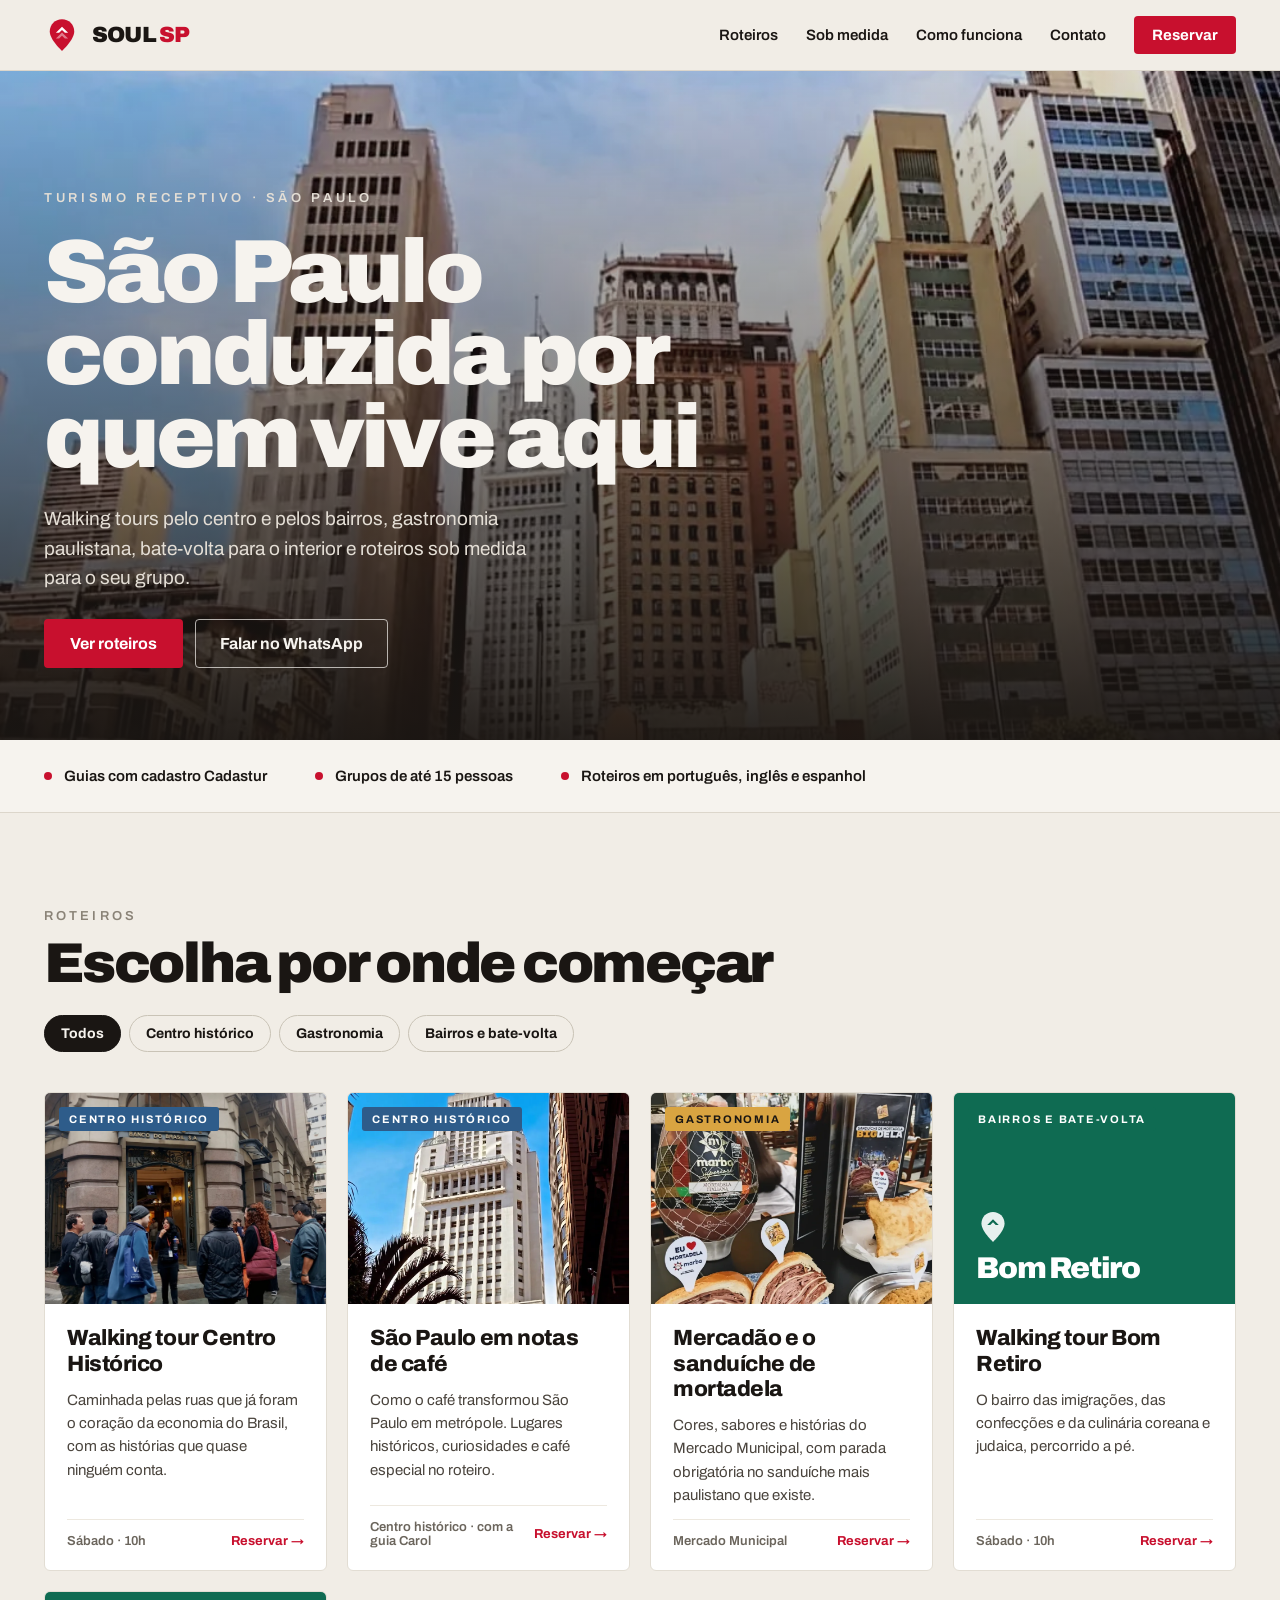
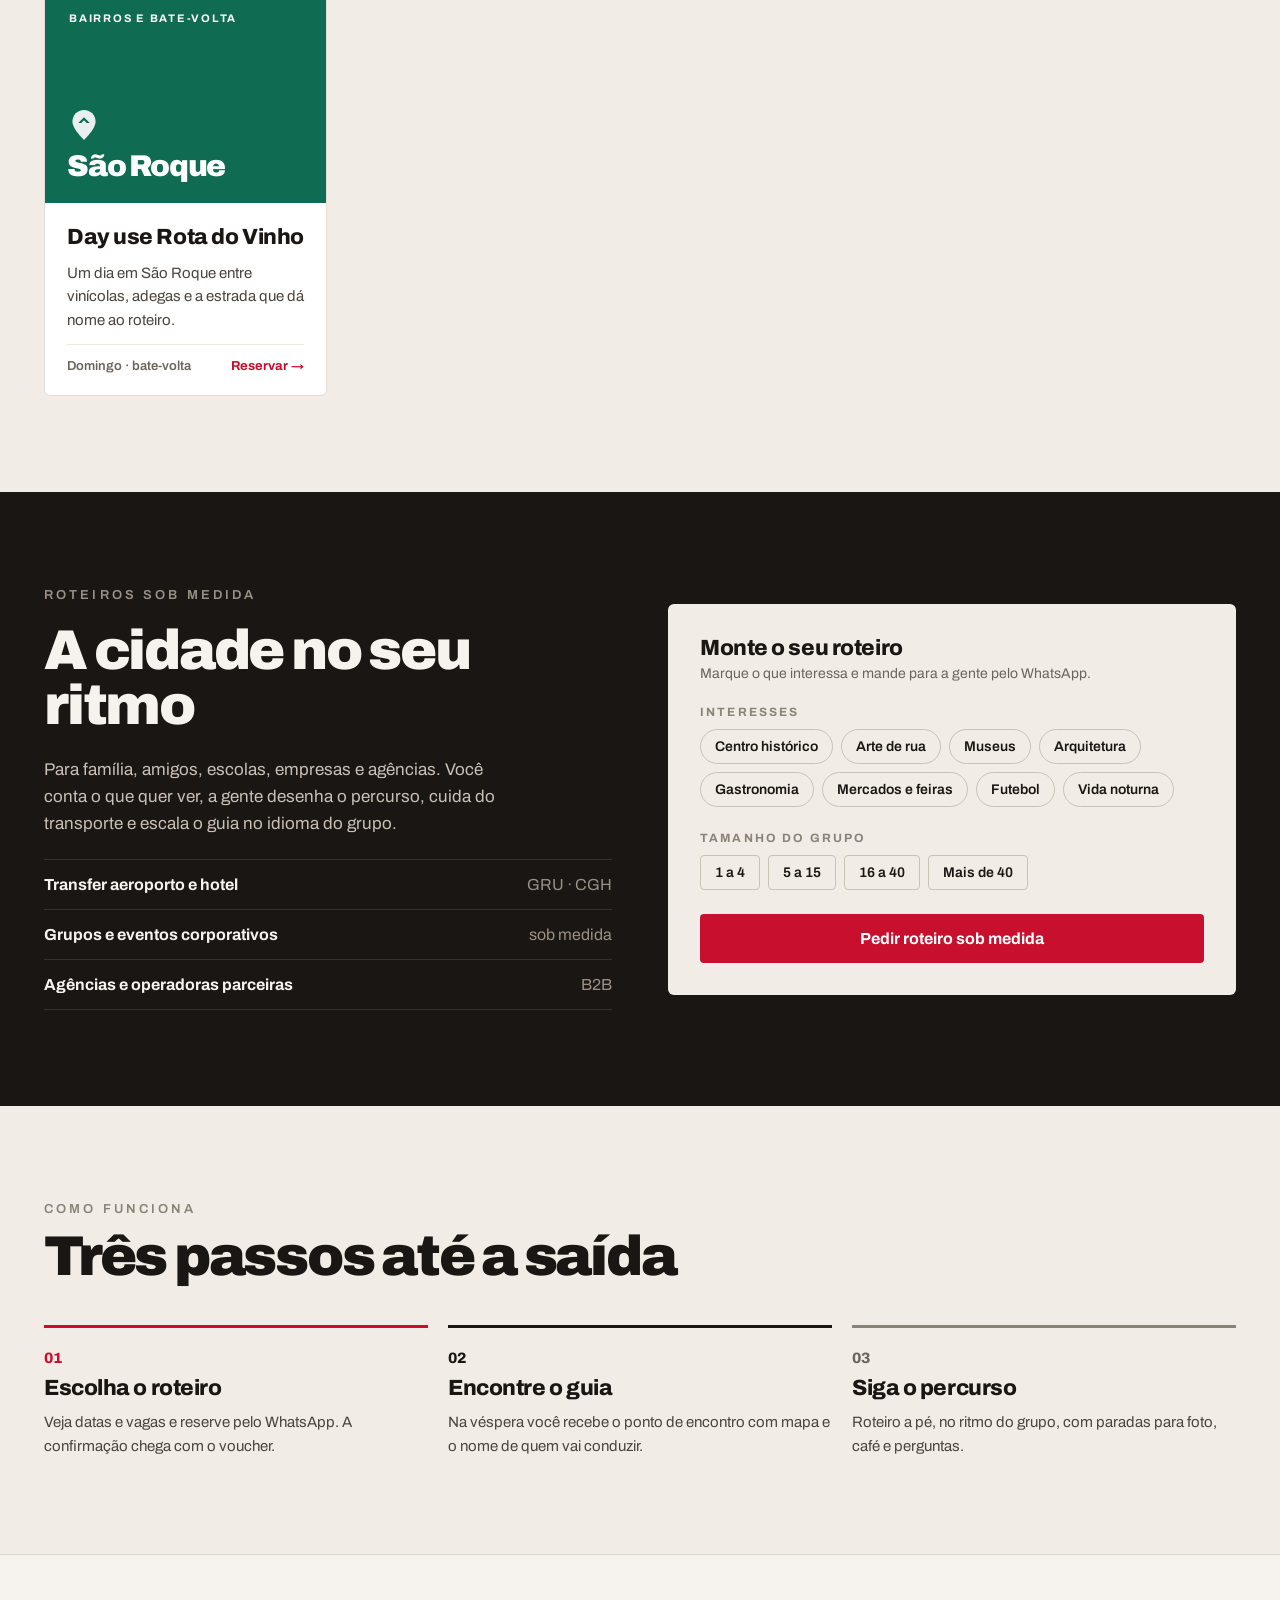
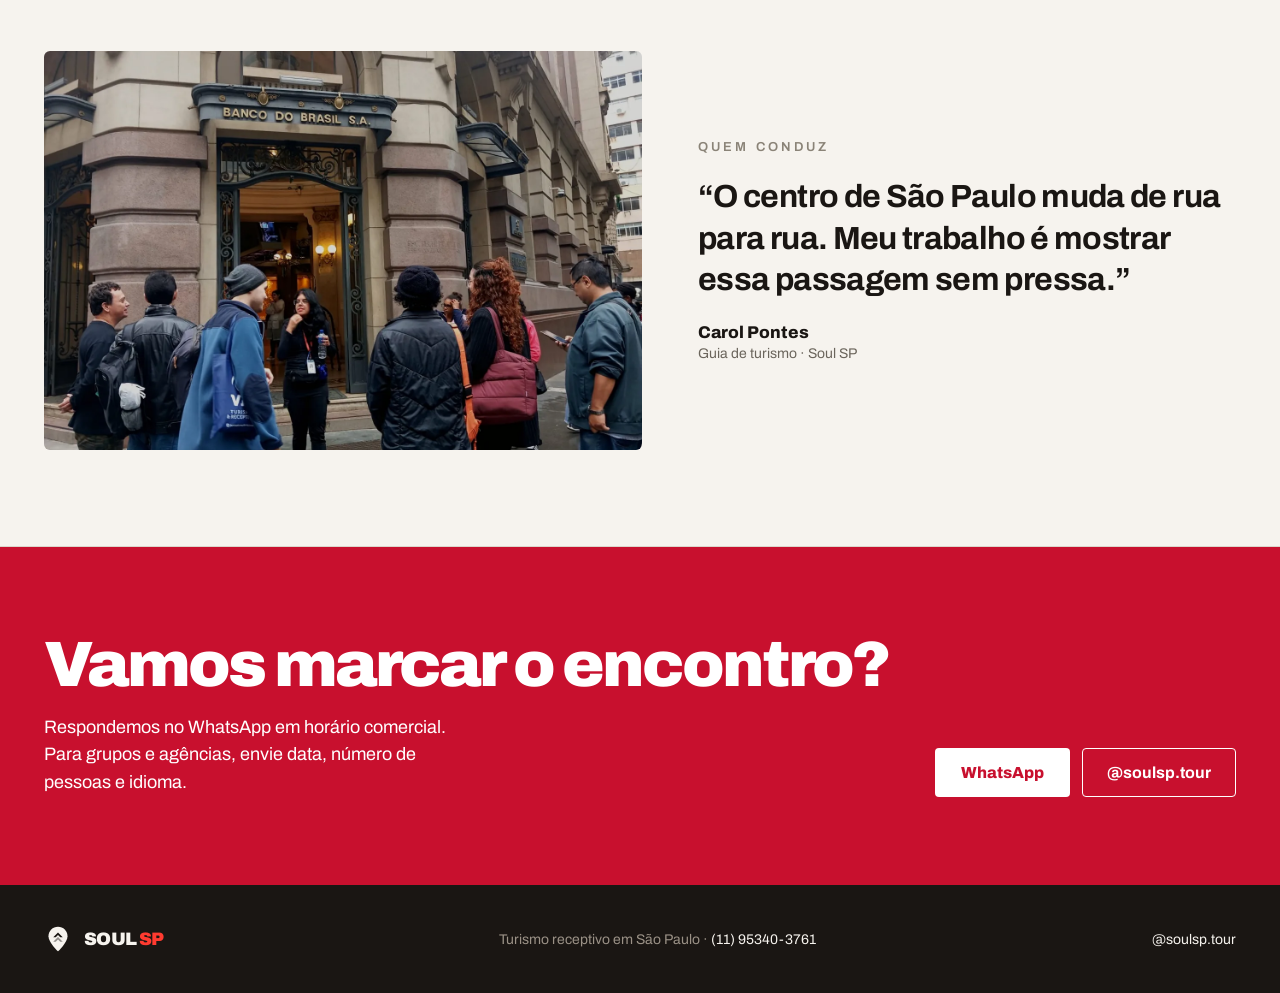
==== public/index.html @ 83cfb738 "SEO completo e Google Analytics com aviso de cookies - Título e descrição com as palavras-chave prin" ====
<!DOCTYPE html>
<html lang="pt-BR">
<head>
<meta charset="utf-8">
<meta name="viewport" content="width=device-width, initial-scale=1">
<title>Soul SP · Walking tours e turismo receptivo em São Paulo</title>
<meta name="description" content="Walking tours no centro histórico e nos bairros de São Paulo, gastronomia paulistana, bate-volta e roteiros sob medida com guia local. Reserve pelo WhatsApp.">
<meta name="robots" content="index, follow, max-image-preview:large">
<meta name="theme-color" content="#C8102E">
<link rel="canonical" href="https://soulsp.com.br/">
<link rel="icon" href="favicon.svg" type="image/svg+xml">
<link rel="icon" href="favicon.ico" sizes="any">
<link rel="apple-touch-icon" href="apple-touch-icon.png">
<!-- Google Search Console: cole aqui a meta tag de verificação, se escolher esse método -->

<meta property="og:type" content="website">
<meta property="og:site_name" content="Soul SP">
<meta property="og:locale" content="pt_BR">
<meta property="og:url" content="https://soulsp.com.br/">
<meta property="og:title" content="Soul SP · São Paulo conduzida por quem vive aqui">
<meta property="og:description" content="Walking tours, gastronomia paulistana, bate-volta e roteiros sob medida em São Paulo. Reserve pelo WhatsApp.">
<meta property="og:image" content="https://soulsp.com.br/assets/fotos/og-soulsp.jpg">
<meta property="og:image:width" content="1200">
<meta property="og:image:height" content="630">
<meta property="og:image:alt" content="Centro de São Paulo visto do Vale do Anhangabaú">
<meta name="twitter:card" content="summary_large_image">
<meta name="twitter:title" content="Soul SP · São Paulo conduzida por quem vive aqui">
<meta name="twitter:description" content="Walking tours, gastronomia paulistana, bate-volta e roteiros sob medida em São Paulo.">
<meta name="twitter:image" content="https://soulsp.com.br/assets/fotos/og-soulsp.jpg">

<link rel="preconnect" href="https://fonts.googleapis.com">
<link rel="preconnect" href="https://fonts.gstatic.com" crossorigin>
<link href="https://fonts.googleapis.com/css2?family=Archivo:wght@400;500;600;700;800;900&display=swap" rel="stylesheet">
<link rel="preload" as="image" href="assets/fotos/hero-anhangabau.webp" type="image/webp">
<link rel="stylesheet" href="assets/css/site.css">
<script src="assets/js/analytics.js"></script>
<script type="application/ld+json">
{
  "@context": "https://schema.org",
  "@graph": [
    {
      "@type": "TravelAgency",
      "@id": "https://soulsp.com.br/#empresa",
      "name": "Soul SP",
      "url": "https://soulsp.com.br/",
      "logo": "https://soulsp.com.br/assets/logo/png/soul-sp-logo-principal-carmim.png",
      "image": "https://soulsp.com.br/assets/fotos/og-soulsp.jpg",
      "description": "Turismo receptivo em São Paulo: walking tours, gastronomia, bate-volta e roteiros sob medida.",
      "telephone": "+55-11-95340-3761",
      "areaServed": {
        "@type": "City",
        "name": "São Paulo"
      },
      "address": {
        "@type": "PostalAddress",
        "addressLocality": "São Paulo",
        "addressRegion": "SP",
        "addressCountry": "BR"
      },
      "availableLanguage": [
        "Portuguese",
        "English",
        "Spanish"
      ],
      "sameAs": [
        "https://instagram.com/soulsp.tour"
      ]
    },
    {
      "@type": "WebSite",
      "@id": "https://soulsp.com.br/#site",
      "url": "https://soulsp.com.br/",
      "name": "Soul SP",
      "inLanguage": "pt-BR",
      "publisher": {
        "@id": "https://soulsp.com.br/#empresa"
      }
    },
    {
      "@type": "ItemList",
      "name": "Roteiros Soul SP",
      "itemListElement": [
        {
          "@type": "ListItem",
          "position": 1,
          "item": {
            "@type": "TouristTrip",
            "name": "Walking tour Centro Histórico",
            "description": "Caminhada pelas ruas que já foram o coração da economia do Brasil, com as histórias que quase ninguém conta.",
            "provider": {
              "@id": "https://soulsp.com.br/#empresa"
            },
            "touristType": "Turistas e moradores",
            "image": "https://soulsp.com.br/assets/fotos/centro-historico-grupo.jpg"
          }
        },
        {
          "@type": "ListItem",
          "position": 2,
          "item": {
            "@type": "TouristTrip",
            "name": "São Paulo em notas de café",
            "description": "Como o café transformou São Paulo em metrópole. Lugares históricos, curiosidades e café especial no roteiro.",
            "provider": {
              "@id": "https://soulsp.com.br/#empresa"
            },
            "touristType": "Turistas e moradores",
            "image": "https://soulsp.com.br/assets/fotos/altino-arantes.jpg"
          }
        },
        {
          "@type": "ListItem",
          "position": 3,
          "item": {
            "@type": "TouristTrip",
            "name": "Mercadão e o sanduíche de mortadela",
            "description": "Cores, sabores e histórias do Mercado Municipal, com parada obrigatória no sanduíche mais paulistano que existe.",
            "provider": {
              "@id": "https://soulsp.com.br/#empresa"
            },
            "touristType": "Turistas e moradores",
            "image": "https://soulsp.com.br/assets/fotos/mercadao-mortadela.jpg"
          }
        },
        {
          "@type": "ListItem",
          "position": 4,
          "item": {
            "@type": "TouristTrip",
            "name": "Walking tour Bom Retiro",
            "description": "O bairro das imigrações, das confecções e da culinária coreana e judaica, percorrido a pé.",
            "provider": {
              "@id": "https://soulsp.com.br/#empresa"
            },
            "touristType": "Turistas e moradores"
          }
        },
        {
          "@type": "ListItem",
          "position": 5,
          "item": {
            "@type": "TouristTrip",
            "name": "Day use Rota do Vinho",
            "description": "Um dia em São Roque entre vinícolas, adegas e a estrada que dá nome ao roteiro.",
            "provider": {
              "@id": "https://soulsp.com.br/#empresa"
            },
            "touristType": "Turistas e moradores"
          }
        }
      ]
    }
  ]
}
</script>
</head>
<body>

<header class="topo">
  <div class="container topo-inner">
    <a href="#inicio" class="marca">
      <svg width="36" height="36" viewBox="0 0 100 100" aria-hidden="true">
        <path d="M50 6 C31 6 16 21 16 40 C16 63 50 94 50 94 C50 94 84 63 84 40 C84 21 69 6 50 6 Z" fill="#C8102E"/>
        <path d="M33 44 L50 27 L67 44 L58 44 L50 36 L42 44 Z" fill="#FFFFFF"/>
        <path d="M33 60 L50 43 L67 60 L58 60 L50 52 L42 60 Z" fill="#FFFFFF" opacity="0.45"/>
      </svg>
      <span class="wordmark">SOUL <span class="sp">SP</span></span>
    </a>
    <nav class="menu" aria-label="Principal">
      <a href="#roteiros">Roteiros</a>
      <a href="#sob-medida">Sob medida</a>
      <a href="#como-funciona">Como funciona</a>
      <a href="#contato">Contato</a>
      <a href="https://wa.me/5511953403761" target="_blank" rel="noopener" class="btn btn-primario btn-sm">Reservar</a>
    </nav>
  </div>
</header>

<main>

  <!-- 2. Hero -->
  <section id="inicio" class="hero">
    <picture>
      <source srcset="assets/fotos/hero-anhangabau.webp" type="image/webp">
      <img src="assets/fotos/hero-anhangabau.jpg" width="1079" height="1216" alt="Centro de São Paulo visto do Vale do Anhangabaú" class="hero-foto" fetchpriority="high">
    </picture>
    <div class="hero-overlay"></div>
    <div class="container hero-conteudo">
      <div class="eyebrow eyebrow-hero">TURISMO RECEPTIVO · SÃO PAULO</div>
      <h1>São Paulo conduzida por quem vive aqui</h1>
      <p>Walking tours pelo centro e pelos bairros, gastronomia paulistana, bate-volta para o interior e roteiros sob medida para o seu grupo.</p>
      <div class="botoes">
        <a href="#roteiros" class="btn btn-primario">Ver roteiros</a>
        <a href="https://wa.me/5511953403761" target="_blank" rel="noopener" class="btn btn-contorno-claro">Falar no WhatsApp</a>
      </div>
    </div>
  </section>

  <!-- 3. Faixa de diferenciais -->
  <section class="diferenciais">
    <div class="container diferenciais-inner">
      <div class="diferencial"><span class="ponto"></span>Guias com cadastro Cadastur</div>
      <div class="diferencial"><span class="ponto"></span>Grupos de até 15 pessoas</div>
      <div class="diferencial"><span class="ponto"></span>Roteiros em português, inglês e espanhol</div>
    </div>
  </section>

  <!-- 4. Roteiros -->
  <section id="roteiros" class="container secao">
    <div class="secao-cabecalho">
      <div class="titulo-bloco">
        <div class="eyebrow">ROTEIROS</div>
        <h2>Escolha por onde começar</h2>
      </div>
      <div class="pilulas" role="group" aria-label="Filtrar roteiros">
        <button class="pilula" data-filtro="todos" aria-pressed="true">Todos</button>
        <button class="pilula" data-filtro="centro" aria-pressed="false">Centro histórico</button>
        <button class="pilula" data-filtro="gastro" aria-pressed="false">Gastronomia</button>
        <button class="pilula" data-filtro="bairros" aria-pressed="false">Bairros e bate-volta</button>
      </div>
    </div>

    <div class="grade-roteiros">
      <article class="card" data-cat="centro">
        <div class="card-midia">
          <picture>
            <source srcset="assets/fotos/centro-historico-grupo.webp" type="image/webp">
            <img src="assets/fotos/centro-historico-grupo.jpg" width="1400" height="1054" alt="Grupo com guia no centro histórico" loading="lazy">
          </picture>
          <span class="tag tag-centro">CENTRO HISTÓRICO</span>
        </div>
        <div class="card-corpo">
          <h3>Walking tour Centro Histórico</h3>
          <p>Caminhada pelas ruas que já foram o coração da economia do Brasil, com as histórias que quase ninguém conta.</p>
          <div class="card-rodape"><span>Sábado · 10h</span><a href="https://wa.me/5511953403761" target="_blank" rel="noopener">Reservar →</a></div>
        </div>
      </article>

      <article class="card" data-cat="centro">
        <div class="card-midia">
          <picture>
            <source srcset="assets/fotos/altino-arantes.webp" type="image/webp">
            <img src="assets/fotos/altino-arantes.jpg" width="1000" height="1126" alt="Edifício Altino Arantes visto de baixo" loading="lazy">
          </picture>
          <span class="tag tag-centro">CENTRO HISTÓRICO</span>
        </div>
        <div class="card-corpo">
          <h3>São Paulo em notas de café</h3>
          <p>Como o café transformou São Paulo em metrópole. Lugares históricos, curiosidades e café especial no roteiro.</p>
          <div class="card-rodape"><span>Centro histórico · com a guia Carol</span><a href="https://wa.me/5511953403761" target="_blank" rel="noopener">Reservar →</a></div>
        </div>
      </article>

      <article class="card" data-cat="gastro">
        <div class="card-midia">
          <picture>
            <source srcset="assets/fotos/mercadao-mortadela.webp" type="image/webp">
            <img src="assets/fotos/mercadao-mortadela.jpg" width="1000" height="1129" alt="Sanduíche de mortadela no Mercadão" loading="lazy">
          </picture>
          <span class="tag tag-gastro">GASTRONOMIA</span>
        </div>
        <div class="card-corpo">
          <h3>Mercadão e o sanduíche de mortadela</h3>
          <p>Cores, sabores e histórias do Mercado Municipal, com parada obrigatória no sanduíche mais paulistano que existe.</p>
          <div class="card-rodape"><span>Mercado Municipal</span><a href="https://wa.me/5511953403761" target="_blank" rel="noopener">Reservar →</a></div>
        </div>
      </article>

      <article class="card" data-cat="bairros">
        <div class="card-midia painel painel-bairros">
          <div class="painel-conteudo">
            <svg width="34" height="34" viewBox="0 0 100 100" aria-hidden="true">
              <path d="M50 6 C31 6 16 21 16 40 C16 63 50 94 50 94 C50 94 84 63 84 40 C84 21 69 6 50 6 Z" fill="currentColor" opacity="0.9"/>
              <path d="M33 44 L50 27 L67 44 L58 44 L50 36 L42 44 Z" fill="#0F6B52"/>
            </svg>
            <div class="painel-lugar">Bom Retiro</div>
          </div>
          <span class="tag tag-bairros">BAIRROS E BATE-VOLTA</span>
        </div>
        <div class="card-corpo">
          <h3>Walking tour Bom Retiro</h3>
          <p>O bairro das imigrações, das confecções e da culinária coreana e judaica, percorrido a pé.</p>
          <div class="card-rodape"><span>Sábado · 10h</span><a href="https://wa.me/5511953403761" target="_blank" rel="noopener">Reservar →</a></div>
        </div>
      </article>

      <article class="card" data-cat="bairros">
        <div class="card-midia painel painel-bairros">
          <div class="painel-conteudo">
            <svg width="34" height="34" viewBox="0 0 100 100" aria-hidden="true">
              <path d="M50 6 C31 6 16 21 16 40 C16 63 50 94 50 94 C50 94 84 63 84 40 C84 21 69 6 50 6 Z" fill="currentColor" opacity="0.9"/>
              <path d="M33 44 L50 27 L67 44 L58 44 L50 36 L42 44 Z" fill="#0F6B52"/>
            </svg>
            <div class="painel-lugar">São Roque</div>
          </div>
          <span class="tag tag-bairros">BAIRROS E BATE-VOLTA</span>
        </div>
        <div class="card-corpo">
          <h3>Day use Rota do Vinho</h3>
          <p>Um dia em São Roque entre vinícolas, adegas e a estrada que dá nome ao roteiro.</p>
          <div class="card-rodape"><span>Domingo · bate-volta</span><a href="https://wa.me/5511953403761" target="_blank" rel="noopener">Reservar →</a></div>
        </div>
      </article>
    </div>
  </section>

  <!-- 5. Roteiros sob medida -->
  <section id="sob-medida" class="escuro">
    <div class="container secao duas-colunas">
      <div class="coluna texto-sob-medida">
        <div class="eyebrow eyebrow-escuro">ROTEIROS SOB MEDIDA</div>
        <h2>A cidade no seu ritmo</h2>
        <p>Para família, amigos, escolas, empresas e agências. Você conta o que quer ver, a gente desenha o percurso, cuida do transporte e escala o guia no idioma do grupo.</p>
        <div class="lista-servicos">
          <div><strong>Transfer aeroporto e hotel</strong><span>GRU · CGH</span></div>
          <div><strong>Grupos e eventos corporativos</strong><span>sob medida</span></div>
          <div><strong>Agências e operadoras parceiras</strong><span>B2B</span></div>
        </div>
      </div>
      <div class="coluna">
        <div class="monte">
          <div class="monte-cabecalho">
            <div class="monte-titulo">Monte o seu roteiro</div>
            <div class="monte-sub">Marque o que interessa e mande para a gente pelo WhatsApp.</div>
          </div>
          <div class="campo">
            <div class="rotulo">INTERESSES</div>
            <div class="pilulas" id="interesses" role="group" aria-label="Interesses">
              <button class="pilula pilula-leve" aria-pressed="false">Centro histórico</button>
              <button class="pilula pilula-leve" aria-pressed="false">Arte de rua</button>
              <button class="pilula pilula-leve" aria-pressed="false">Museus</button>
              <button class="pilula pilula-leve" aria-pressed="false">Arquitetura</button>
              <button class="pilula pilula-leve" aria-pressed="false">Gastronomia</button>
              <button class="pilula pilula-leve" aria-pressed="false">Mercados e feiras</button>
              <button class="pilula pilula-leve" aria-pressed="false">Futebol</button>
              <button class="pilula pilula-leve" aria-pressed="false">Vida noturna</button>
            </div>
          </div>
          <div class="campo">
            <div class="rotulo">TAMANHO DO GRUPO</div>
            <div class="pilulas" id="tamanhos" role="group" aria-label="Tamanho do grupo">
              <button class="pilula pilula-leve pilula-quadrada" aria-pressed="false">1 a 4</button>
              <button class="pilula pilula-leve pilula-quadrada" aria-pressed="false">5 a 15</button>
              <button class="pilula pilula-leve pilula-quadrada" aria-pressed="false">16 a 40</button>
              <button class="pilula pilula-leve pilula-quadrada" aria-pressed="false">Mais de 40</button>
            </div>
          </div>
          <a id="pedir-roteiro" class="btn btn-primario btn-bloco" target="_blank" rel="noopener" href="https://wa.me/5511953403761?text=Ol%C3%A1!%20Quero%20um%20roteiro%20sob%20medida%20em%20S%C3%A3o%20Paulo.">Pedir roteiro sob medida</a>
        </div>
      </div>
    </div>
  </section>

  <!-- 6. Como funciona -->
  <section id="como-funciona" class="container secao">
    <div class="titulo-bloco">
      <div class="eyebrow">COMO FUNCIONA</div>
      <h2>Três passos até a saída</h2>
    </div>
    <div class="grade-passos">
      <div class="passo passo-1">
        <div class="passo-num">01</div>
        <h3 class="passo-titulo">Escolha o roteiro</h3>
        <p>Veja datas e vagas e reserve pelo WhatsApp. A confirmação chega com o voucher.</p>
      </div>
      <div class="passo passo-2">
        <div class="passo-num">02</div>
        <h3 class="passo-titulo">Encontre o guia</h3>
        <p>Na véspera você recebe o ponto de encontro com mapa e o nome de quem vai conduzir.</p>
      </div>
      <div class="passo passo-3">
        <div class="passo-num">03</div>
        <h3 class="passo-titulo">Siga o percurso</h3>
        <p>Roteiro a pé, no ritmo do grupo, com paradas para foto, café e perguntas.</p>
      </div>
    </div>
  </section>

  <!-- 7. Quem conduz -->
  <section class="guia">
    <div class="container secao duas-colunas">
      <div class="guia-foto">
        <picture>
          <source srcset="assets/fotos/centro-historico-grupo.webp" type="image/webp">
          <img src="assets/fotos/centro-historico-grupo.jpg" width="1400" height="1054" alt="Guia conduzindo grupo no centro de São Paulo" loading="lazy">
        </picture>
      </div>
      <div class="guia-texto">
        <div class="eyebrow">QUEM CONDUZ</div>
        <p class="citacao">“O centro de São Paulo muda de rua para rua. Meu trabalho é mostrar essa passagem sem pressa.”</p>
        <div>
          <div class="guia-nome">Carol Pontes</div>
          <div class="guia-cargo">Guia de turismo · Soul SP</div>
        </div>
      </div>
    </div>
  </section>

  <!-- 8. Contato -->
  <section id="contato" class="contato">
    <div class="container contato-inner">
      <div class="contato-texto">
        <h2>Vamos marcar o encontro?</h2>
        <p>Respondemos no WhatsApp em horário comercial. Para grupos e agências, envie data, número de pessoas e idioma.</p>
      </div>
      <div class="botoes">
        <a href="https://wa.me/5511953403761" target="_blank" rel="noopener" class="btn btn-branco">WhatsApp</a>
        <a href="https://instagram.com/soulsp.tour" target="_blank" rel="noopener" class="btn btn-contorno-branco">@soulsp.tour</a>
      </div>
    </div>
  </section>

</main>

<footer class="rodape">
  <div class="container rodape-inner">
    <div class="marca">
      <svg width="28" height="28" viewBox="0 0 100 100" aria-hidden="true">
        <path d="M50 6 C31 6 16 21 16 40 C16 63 50 94 50 94 C50 94 84 63 84 40 C84 21 69 6 50 6 Z" fill="#F6F3EE"/>
        <path d="M33 44 L50 27 L67 44 L58 44 L50 36 L42 44 Z" fill="#1A1613"/>
        <path d="M33 60 L50 43 L67 60 L58 60 L50 52 L42 60 Z" fill="#1A1613" opacity="0.45"/>
      </svg>
      <span class="wordmark wordmark-rodape">SOUL <span class="sp">SP</span></span>
    </div>
    <span>Turismo receptivo em São Paulo · <a href="https://wa.me/5511953403761" target="_blank" rel="noopener">(11) 95340-3761</a></span>
    <a href="https://instagram.com/soulsp.tour" target="_blank" rel="noopener">@soulsp.tour</a>
  </div>
</footer>

<script src="assets/js/site.js" defer></script>
</body>
</html>
---- public/assets/css/site.css ----
/* Soul SP — estilos do site. Tokens conforme design/README.md */
:root {
  --carmim: #C8102E;
  --carmim-hover: #A50D26;
  --link-hover: #8F0B20;
  --vermelho-escuro: #FF3B30;
  --grafite: #1A1613;
  --divisoria-escura: #383129;
  --papel: #F1EDE6;
  --papel-claro: #F6F3EE;
  --branco: #FFFFFF;
  --n-3d: #3D3830;
  --corpo: #4A443D;
  --secundario: #6B655C;
  --eyebrow: #8A8377;
  --eyebrow-escuro: #9A9186;
  --corpo-escuro: #C9C1B6;
  --corpo-foto: #E4DED5;
  --borda: #DCD6CB;
  --borda-card: #E2DDD3;
  --borda-rodape-card: #EDE8DF;
  --borda-pilula: #C9C3B6;
  --cat-centro: #2E5C8A;
  --cat-gastro: #D9A441;
  --cat-bairros: #0F6B52;
}

* { box-sizing: border-box; }
html { scroll-behavior: smooth; }
body {
  margin: 0;
  font-family: Archivo, sans-serif;
  color: var(--grafite);
  background: var(--papel);
  -webkit-font-smoothing: antialiased;
}
img { display: block; max-width: 100%; height: auto; }
a { color: var(--carmim); text-decoration: none; }
a:hover { color: var(--link-hover); text-decoration: underline; }
h1, h2, h3, p { margin: 0; }
button { font-family: inherit; }
:focus-visible { outline: 2px solid var(--carmim); outline-offset: 2px; }

.container { max-width: 1240px; margin: 0 auto; padding-left: 24px; padding-right: 24px; }
.secao { padding-top: 96px; padding-bottom: 96px; display: flex; flex-direction: column; gap: 40px; }
.titulo-bloco { display: flex; flex-direction: column; gap: 14px; }
.eyebrow { font-size: 13px; font-weight: 600; letter-spacing: .24em; color: var(--eyebrow); }
h2 { font-size: clamp(34px, 4.4vw, 56px); font-weight: 900; letter-spacing: -0.04em; line-height: .98; }

/* Botões */
.btn {
  display: inline-block; padding: 16px 26px; border-radius: 4px;
  font-size: 16px; font-weight: 700; text-decoration: none;
}
.btn:hover { text-decoration: none; }
.btn-primario { background: var(--carmim); color: var(--branco); }
.btn-primario:hover { background: var(--carmim-hover); color: var(--branco); }
.btn-sm { padding: 11px 18px; font-size: 15px; }
.btn-bloco { display: block; width: 100%; padding: 16px 22px; text-align: center; }
.btn-contorno-claro { border: 1.5px solid rgba(246,243,238,.7); color: var(--papel-claro); padding: 15px 24px; }
.btn-contorno-claro:hover { background: var(--papel-claro); color: var(--grafite); }
.btn-branco { background: var(--branco); color: var(--carmim); font-weight: 800; }
.btn-branco:hover { background: var(--grafite); color: var(--branco); }
.btn-contorno-branco { border: 1.5px solid var(--branco); color: var(--branco); padding: 15px 24px; }
.btn-contorno-branco:hover { background: var(--branco); color: var(--carmim); }
.botoes { display: flex; gap: 12px; flex-wrap: wrap; }

/* 1. Header */
.topo { position: sticky; top: 0; z-index: 10; background: var(--papel); border-bottom: 1px solid var(--borda); }
.topo-inner { padding-top: 16px; padding-bottom: 16px; display: flex; align-items: center; justify-content: space-between; gap: 24px; flex-wrap: wrap; }
.marca { display: flex; align-items: center; gap: 12px; color: var(--grafite); }
.marca:hover { color: var(--grafite); text-decoration: none; }
.wordmark { font-size: 22px; font-weight: 900; letter-spacing: -0.035em; white-space: nowrap; }
.wordmark .sp { color: var(--carmim); }
.menu { display: flex; align-items: center; gap: 28px; flex-wrap: wrap; font-size: 15px; font-weight: 600; }
.menu a:not(.btn) { color: var(--grafite); }

/* 2. Hero */
.hero { position: relative; min-height: 640px; display: flex; align-items: flex-end; overflow: hidden; background: var(--grafite); }
.hero-foto { position: absolute; inset: 0; width: 100%; height: 100%; object-fit: cover; }
.hero-overlay { position: absolute; inset: 0; background: linear-gradient(to top, rgba(26,22,19,.94) 0%, rgba(26,22,19,.55) 45%, rgba(26,22,19,.15) 100%); }
.hero-conteudo { position: relative; width: 100%; padding-top: 120px; padding-bottom: 72px; display: flex; flex-direction: column; gap: 26px; color: var(--papel-claro); }
.eyebrow-hero { letter-spacing: .28em; color: var(--corpo-foto); }
.hero h1 { font-size: clamp(44px, 7vw, 96px); font-weight: 900; letter-spacing: -0.045em; line-height: .92; max-width: 13ch; text-wrap: balance; }
.hero p { font-size: 19px; line-height: 1.55; max-width: 46ch; color: var(--corpo-foto); text-wrap: pretty; }

/* 3. Diferenciais */
.diferenciais { background: var(--papel-claro); border-bottom: 1px solid var(--borda); }
.diferenciais-inner { padding-top: 28px; padding-bottom: 28px; display: flex; flex-wrap: wrap; gap: 20px 48px; }
.diferencial { display: flex; align-items: center; gap: 12px; font-size: 15px; font-weight: 600; }
.ponto { width: 8px; height: 8px; border-radius: 99px; background: var(--carmim); flex: none; }

/* 4. Roteiros */
.secao-cabecalho { display: flex; justify-content: space-between; align-items: flex-end; gap: 24px; flex-wrap: wrap; }
.pilulas { display: flex; gap: 8px; flex-wrap: wrap; }
.pilula {
  font-size: 14px; font-weight: 700; padding: 10px 16px; border-radius: 999px; cursor: pointer;
  border: 1.5px solid var(--borda-pilula); background: transparent; color: var(--grafite);
}
.pilula[aria-pressed="true"] { background: var(--grafite); border-color: var(--grafite); color: var(--papel-claro); }
.pilula-leve { font-weight: 600; padding: 9px 14px; }
.pilula-quadrada { border-radius: 4px; }

.grade-roteiros { display: grid; grid-template-columns: repeat(auto-fill, minmax(280px, 1fr)); gap: 20px; }
.card { background: var(--branco); border: 1px solid var(--borda-card); border-radius: 6px; overflow: hidden; display: flex; flex-direction: column; }
.card:hover { border-color: var(--grafite); }
.card[hidden] { display: none; }
.card-midia { aspect-ratio: 4 / 3; overflow: hidden; position: relative; }
.card-midia img { width: 100%; height: 100%; object-fit: cover; }
.painel-bairros { background: var(--cat-bairros); color: var(--branco); }
.painel-conteudo { position: absolute; inset: 0; padding: 22px; display: flex; flex-direction: column; justify-content: flex-end; gap: 10px; }
.painel-lugar { font-size: 30px; font-weight: 900; letter-spacing: -0.04em; line-height: .95; }
.tag { position: absolute; top: 14px; left: 14px; font-size: 11px; font-weight: 700; letter-spacing: .16em; padding: 6px 10px; border-radius: 3px; }
.tag-centro { background: var(--cat-centro); color: var(--branco); }
.tag-gastro { background: var(--cat-gastro); color: var(--grafite); }
.tag-bairros { background: var(--cat-bairros); color: var(--branco); }
.card-corpo { padding: 22px; display: flex; flex-direction: column; gap: 12px; flex: 1; }
.card-corpo h3 { font-size: 22px; font-weight: 800; letter-spacing: -0.02em; line-height: 1.15; }
.card-corpo p { font-size: 15px; line-height: 1.55; color: var(--corpo); flex: 1; }
.card-rodape { display: flex; justify-content: space-between; align-items: center; gap: 12px; border-top: 1px solid var(--borda-rodape-card); padding-top: 14px; font-size: 13px; font-weight: 600; color: var(--secundario); }
.card-rodape a { font-weight: 700; white-space: nowrap; }

/* 5. Sob medida */
.escuro { background: var(--grafite); color: var(--papel-claro); }
.duas-colunas { flex-direction: row; flex-wrap: wrap; align-items: center; gap: 56px; }
.coluna { flex: 1 1 380px; min-width: 0; }
.texto-sob-medida { display: flex; flex-direction: column; gap: 22px; }
.eyebrow-escuro { color: var(--eyebrow-escuro); }
.texto-sob-medida p { font-size: 17px; line-height: 1.6; color: var(--corpo-escuro); max-width: 48ch; }
.lista-servicos { border-top: 1px solid var(--divisoria-escura); }
.lista-servicos div { display: flex; justify-content: space-between; gap: 16px; padding: 16px 0; border-bottom: 1px solid var(--divisoria-escura); font-size: 16px; }
.lista-servicos span { color: var(--eyebrow-escuro); }
.monte { background: var(--papel); color: var(--grafite); border-radius: 6px; padding: 32px; display: flex; flex-direction: column; gap: 24px; }
.monte-cabecalho { display: flex; flex-direction: column; gap: 6px; }
.monte-titulo { font-size: 22px; font-weight: 800; letter-spacing: -0.02em; }
.monte-sub { font-size: 14px; color: var(--secundario); }
.campo { display: flex; flex-direction: column; gap: 10px; }
.rotulo { font-size: 12px; font-weight: 700; letter-spacing: .18em; color: var(--eyebrow); }

/* 6. Como funciona */
.grade-passos { display: grid; grid-template-columns: repeat(auto-fit, minmax(240px, 1fr)); gap: 20px; }
.passo { border-top: 3px solid; padding-top: 22px; display: flex; flex-direction: column; gap: 10px; }
.passo-num { font-size: 15px; font-weight: 800; }
.passo-titulo { font-size: 22px; font-weight: 800; letter-spacing: -0.02em; }
.passo p { font-size: 15px; line-height: 1.6; color: var(--corpo); }
.passo-1 { border-color: var(--carmim); } .passo-1 .passo-num { color: var(--carmim); }
.passo-2 { border-color: var(--grafite); } .passo-2 .passo-num { color: var(--grafite); }
.passo-3 { border-color: var(--eyebrow); } .passo-3 .passo-num { color: var(--secundario); }

/* 7. Quem conduz */
.guia { background: var(--papel-claro); border-top: 1px solid var(--borda); border-bottom: 1px solid var(--borda); }
.guia-foto { flex: 1 1 420px; min-width: 0; aspect-ratio: 3 / 2; border-radius: 6px; overflow: hidden; }
.guia-foto img { width: 100%; height: 100%; object-fit: cover; }
.guia-texto { flex: 1 1 360px; min-width: 0; display: flex; flex-direction: column; gap: 22px; }
.citacao { font-size: clamp(24px, 2.6vw, 32px); font-weight: 700; letter-spacing: -0.02em; line-height: 1.3; text-wrap: pretty; }
.guia-nome { font-size: 17px; font-weight: 800; margin-bottom: 4px; }
.guia-cargo { font-size: 14px; color: var(--secundario); }

/* 8. Contato */
.contato { background: var(--carmim); color: var(--branco); }
.contato-inner { padding-top: 88px; padding-bottom: 88px; display: flex; justify-content: space-between; align-items: flex-end; gap: 40px; flex-wrap: wrap; }
.contato-texto { display: flex; flex-direction: column; gap: 18px; flex: 1 1 420px; min-width: 0; }
.contato h2 { font-size: clamp(36px, 5vw, 64px); letter-spacing: -0.045em; line-height: .95; }
.contato p { font-size: 18px; line-height: 1.55; max-width: 44ch; }

/* 9. Rodapé */
.rodape { background: var(--grafite); color: var(--eyebrow-escuro); }
.rodape-inner { padding-top: 40px; padding-bottom: 40px; display: flex; justify-content: space-between; align-items: center; gap: 24px; flex-wrap: wrap; font-size: 14px; }
.rodape a { color: var(--papel-claro); }
.wordmark-rodape { font-size: 18px; color: var(--papel-claro); }
.wordmark-rodape .sp { color: var(--vermelho-escuro); }

/* Aviso de cookies (LGPD) */
.cookies {
  position: fixed; left: 16px; right: 16px; bottom: 16px; z-index: 20;
  max-width: 560px; margin: 0 auto; padding: 18px 20px;
  background: var(--grafite); color: var(--papel-claro); border-radius: 6px;
  display: flex; flex-wrap: wrap; align-items: center; gap: 12px 16px;
  font-size: 14px; line-height: 1.5;
}
.cookies p { flex: 1 1 260px; color: var(--corpo-escuro); }
.cookies-botoes { display: flex; gap: 8px; }
.cookies button {
  font-size: 14px; font-weight: 700; padding: 10px 16px; border-radius: 4px; cursor: pointer;
  border: 1.5px solid var(--papel-claro); background: transparent; color: var(--papel-claro);
}
.cookies button.aceitar { background: var(--carmim); border-color: var(--carmim); color: var(--branco); }
.cookies button.aceitar:hover { background: var(--carmim-hover); border-color: var(--carmim-hover); }
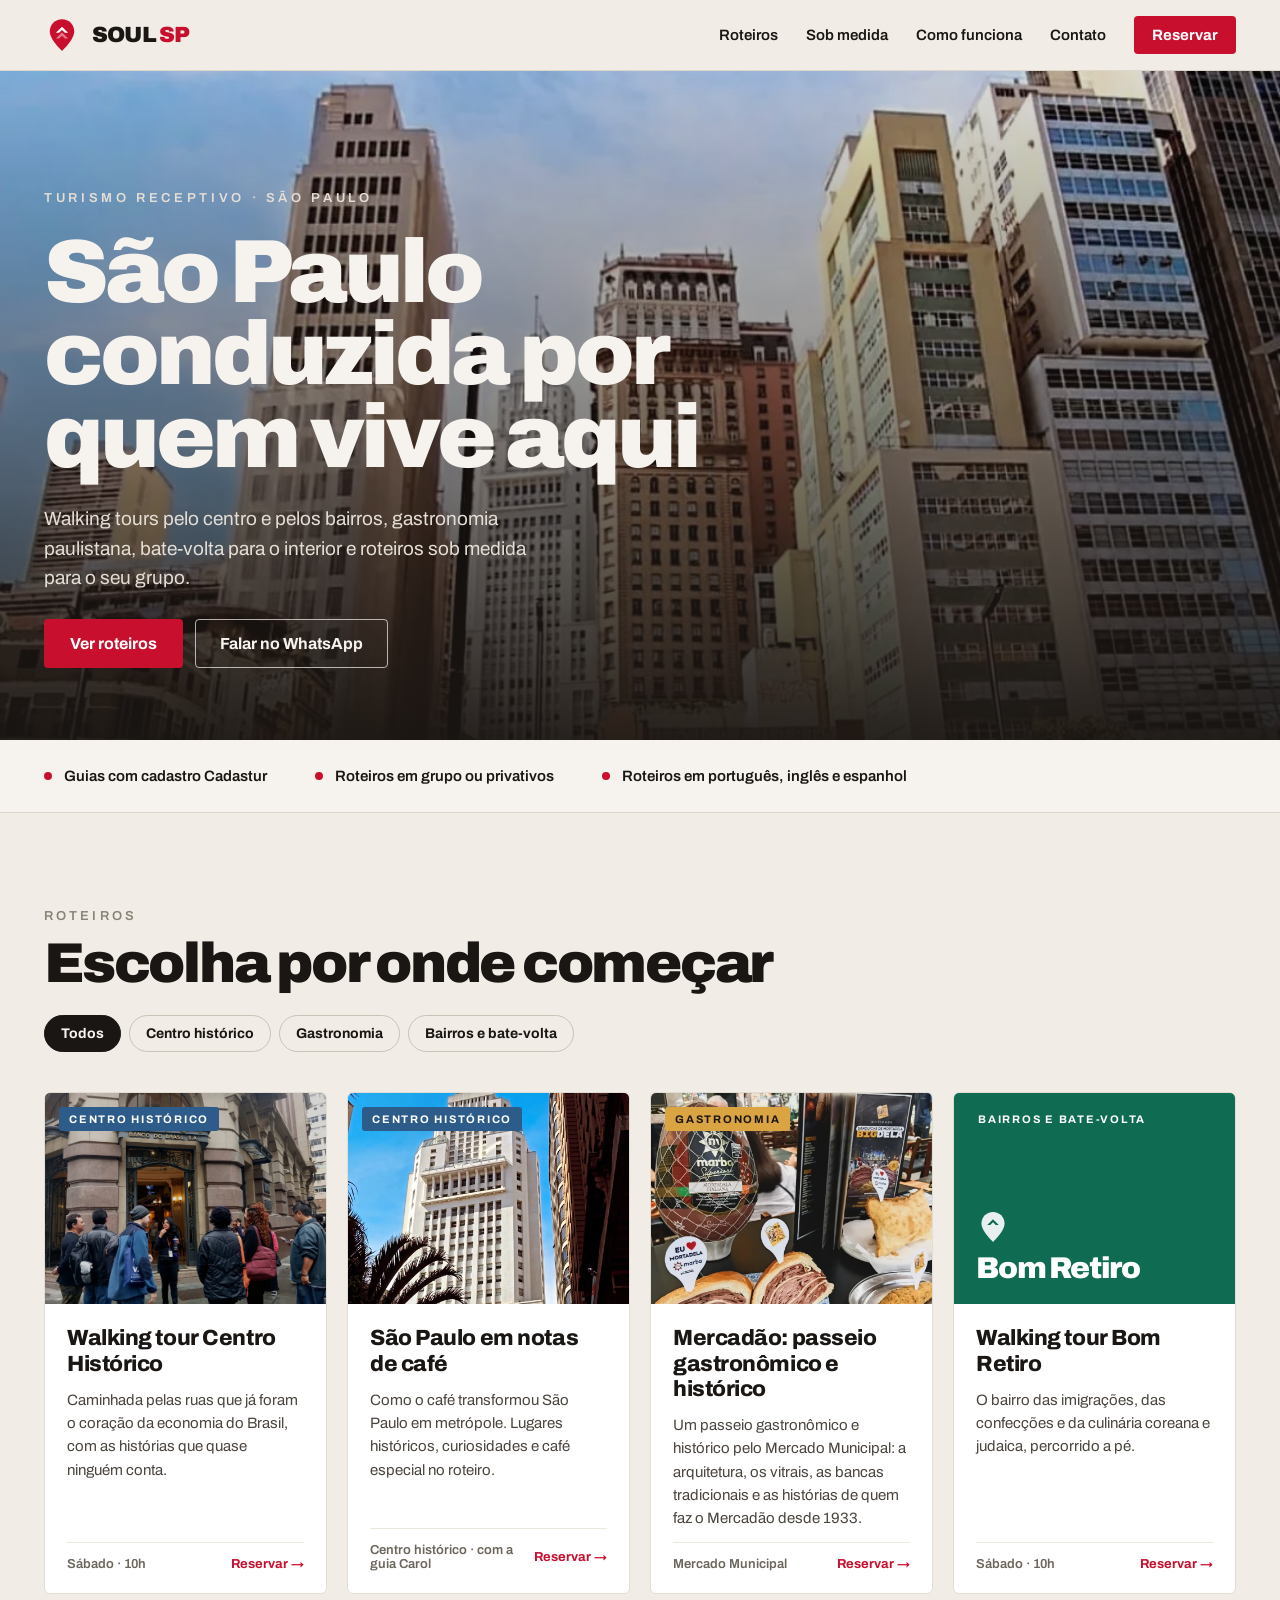
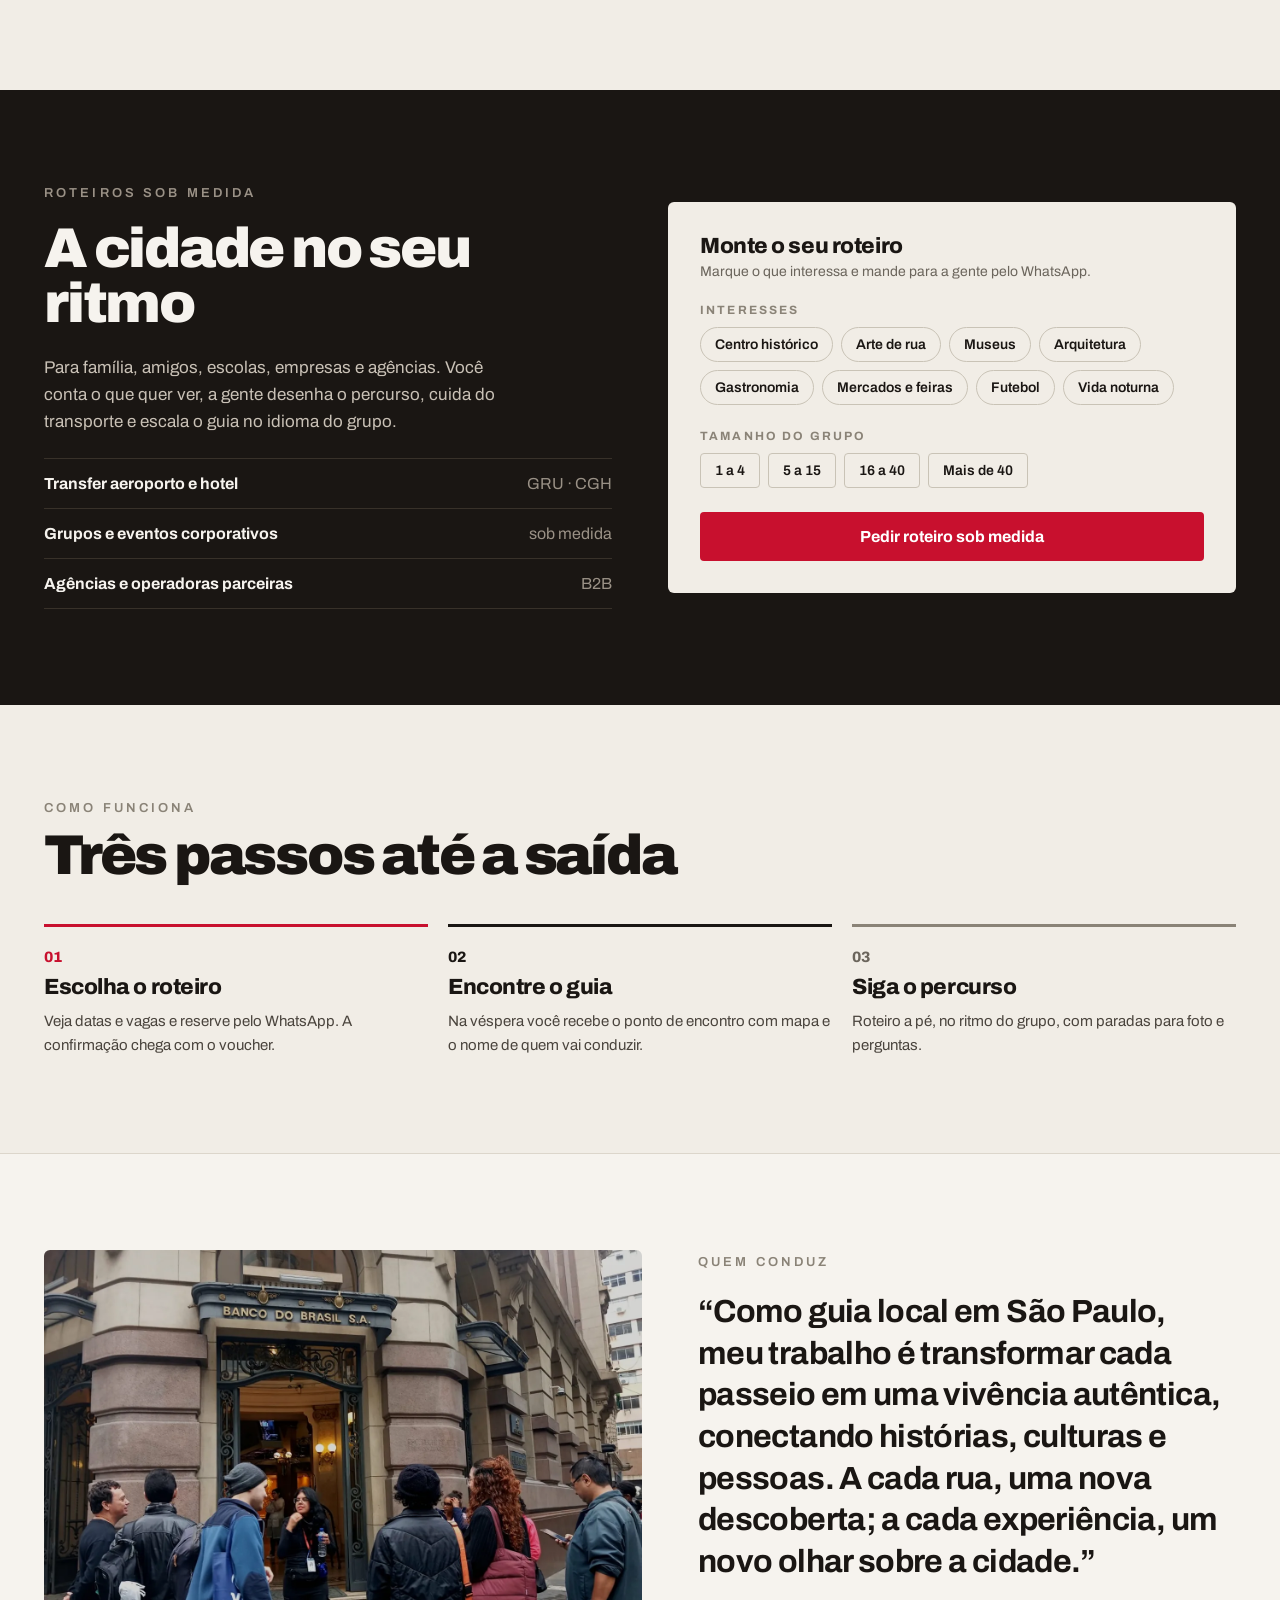
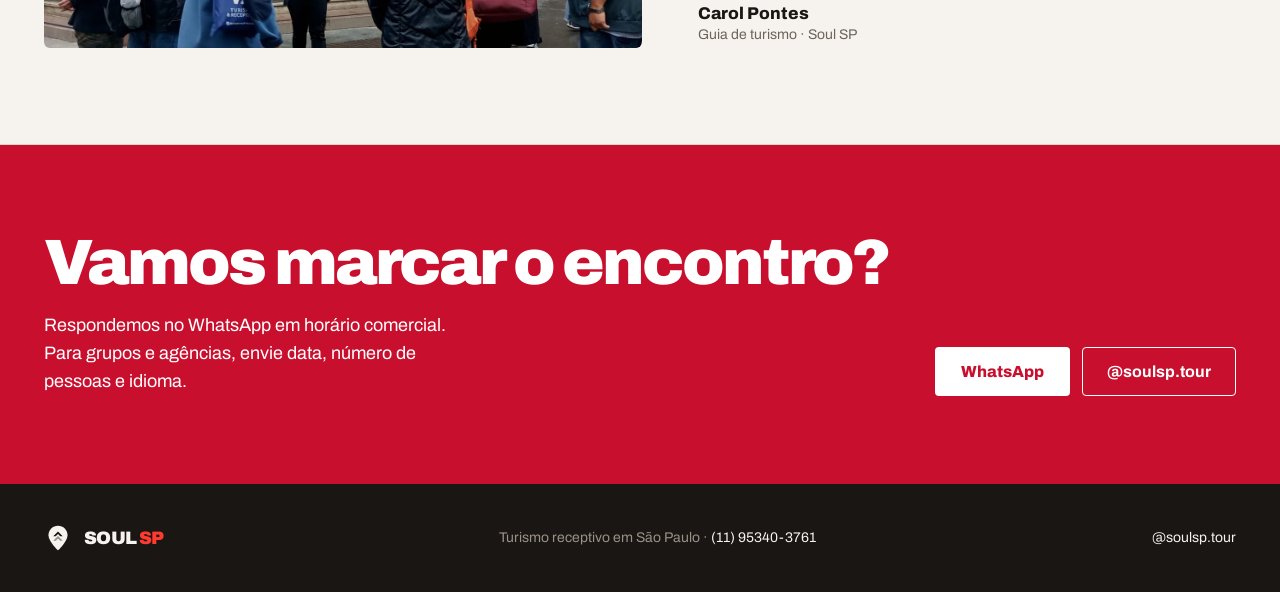
==== commit d27cd7cd: "Atualiza conteúdo: remove São Roque, revisa Mercadão e textos - Remove o roteiro Day use Rota do Vin" ====
--- a/public/index.html
+++ b/public/index.html
@@ -11,7 +11,7 @@
 <link rel="icon" href="favicon.svg" type="image/svg+xml">
 <link rel="icon" href="favicon.ico" sizes="any">
 <link rel="apple-touch-icon" href="apple-touch-icon.png">
-<!-- Google Search Console: cole aqui a meta tag de verificação, se escolher esse método -->
+<meta name="google-site-verification" content="vVhBFQZ63_OIqI5NXVnowkhR3NWKSpDzs4CGj28v0aI">
 
 <meta property="og:type" content="website">
 <meta property="og:site_name" content="Soul SP">
@@ -113,8 +113,8 @@
           "position": 3,
           "item": {
             "@type": "TouristTrip",
-            "name": "Mercadão e o sanduíche de mortadela",
-            "description": "Cores, sabores e histórias do Mercado Municipal, com parada obrigatória no sanduíche mais paulistano que existe.",
+            "name": "Mercadão: passeio gastronômico e histórico",
+            "description": "Um passeio gastronômico e histórico pelo Mercado Municipal: a arquitetura, os vitrais, as bancas tradicionais e as histórias de quem faz o Mercadão desde 1933.",
             "provider": {
               "@id": "https://soulsp.com.br/#empresa"
             },
@@ -134,19 +134,6 @@
             },
             "touristType": "Turistas e moradores"
           }
-        },
-        {
-          "@type": "ListItem",
-          "position": 5,
-          "item": {
-            "@type": "TouristTrip",
-            "name": "Day use Rota do Vinho",
-            "description": "Um dia em São Roque entre vinícolas, adegas e a estrada que dá nome ao roteiro.",
-            "provider": {
-              "@id": "https://soulsp.com.br/#empresa"
-            },
-            "touristType": "Turistas e moradores"
-          }
         }
       ]
     }
@@ -200,7 +187,7 @@
   <section class="diferenciais">
     <div class="container diferenciais-inner">
       <div class="diferencial"><span class="ponto"></span>Guias com cadastro Cadastur</div>
-      <div class="diferencial"><span class="ponto"></span>Grupos de até 15 pessoas</div>
+      <div class="diferencial"><span class="ponto"></span>Roteiros em grupo ou privativos</div>
       <div class="diferencial"><span class="ponto"></span>Roteiros em português, inglês e espanhol</div>
     </div>
   </section>
@@ -255,13 +242,13 @@
         <div class="card-midia">
           <picture>
             <source srcset="assets/fotos/mercadao-mortadela.webp" type="image/webp">
-            <img src="assets/fotos/mercadao-mortadela.jpg" width="1000" height="1129" alt="Sanduíche de mortadela no Mercadão" loading="lazy">
+            <img src="assets/fotos/mercadao-mortadela.jpg" width="1000" height="1129" alt="Comidas típicas no Mercado Municipal de São Paulo" loading="lazy">
           </picture>
           <span class="tag tag-gastro">GASTRONOMIA</span>
         </div>
         <div class="card-corpo">
-          <h3>Mercadão e o sanduíche de mortadela</h3>
-          <p>Cores, sabores e histórias do Mercado Municipal, com parada obrigatória no sanduíche mais paulistano que existe.</p>
+          <h3>Mercadão: passeio gastronômico e histórico</h3>
+          <p>Um passeio gastronômico e histórico pelo Mercado Municipal: a arquitetura, os vitrais, as bancas tradicionais e as histórias de quem faz o Mercadão desde 1933.</p>
           <div class="card-rodape"><span>Mercado Municipal</span><a href="https://wa.me/5511953403761" target="_blank" rel="noopener">Reservar →</a></div>
         </div>
       </article>
@@ -281,24 +268,6 @@
           <h3>Walking tour Bom Retiro</h3>
           <p>O bairro das imigrações, das confecções e da culinária coreana e judaica, percorrido a pé.</p>
           <div class="card-rodape"><span>Sábado · 10h</span><a href="https://wa.me/5511953403761" target="_blank" rel="noopener">Reservar →</a></div>
-        </div>
-      </article>
-
-      <article class="card" data-cat="bairros">
-        <div class="card-midia painel painel-bairros">
-          <div class="painel-conteudo">
-            <svg width="34" height="34" viewBox="0 0 100 100" aria-hidden="true">
-              <path d="M50 6 C31 6 16 21 16 40 C16 63 50 94 50 94 C50 94 84 63 84 40 C84 21 69 6 50 6 Z" fill="currentColor" opacity="0.9"/>
-              <path d="M33 44 L50 27 L67 44 L58 44 L50 36 L42 44 Z" fill="#0F6B52"/>
-            </svg>
-            <div class="painel-lugar">São Roque</div>
-          </div>
-          <span class="tag tag-bairros">BAIRROS E BATE-VOLTA</span>
-        </div>
-        <div class="card-corpo">
-          <h3>Day use Rota do Vinho</h3>
-          <p>Um dia em São Roque entre vinícolas, adegas e a estrada que dá nome ao roteiro.</p>
-          <div class="card-rodape"><span>Domingo · bate-volta</span><a href="https://wa.me/5511953403761" target="_blank" rel="noopener">Reservar →</a></div>
         </div>
       </article>
     </div>
@@ -371,7 +340,7 @@
       <div class="passo passo-3">
         <div class="passo-num">03</div>
         <h3 class="passo-titulo">Siga o percurso</h3>
-        <p>Roteiro a pé, no ritmo do grupo, com paradas para foto, café e perguntas.</p>
+        <p>Roteiro a pé, no ritmo do grupo, com paradas para foto e perguntas.</p>
       </div>
     </div>
   </section>
@@ -387,7 +356,7 @@
       </div>
       <div class="guia-texto">
         <div class="eyebrow">QUEM CONDUZ</div>
-        <p class="citacao">“O centro de São Paulo muda de rua para rua. Meu trabalho é mostrar essa passagem sem pressa.”</p>
+        <p class="citacao">“Como guia local em São Paulo, meu trabalho é transformar cada passeio em uma vivência autêntica, conectando histórias, culturas e pessoas. A cada rua, uma nova descoberta; a cada experiência, um novo olhar sobre a cidade.”</p>
         <div>
           <div class="guia-nome">Carol Pontes</div>
           <div class="guia-cargo">Guia de turismo · Soul SP</div>
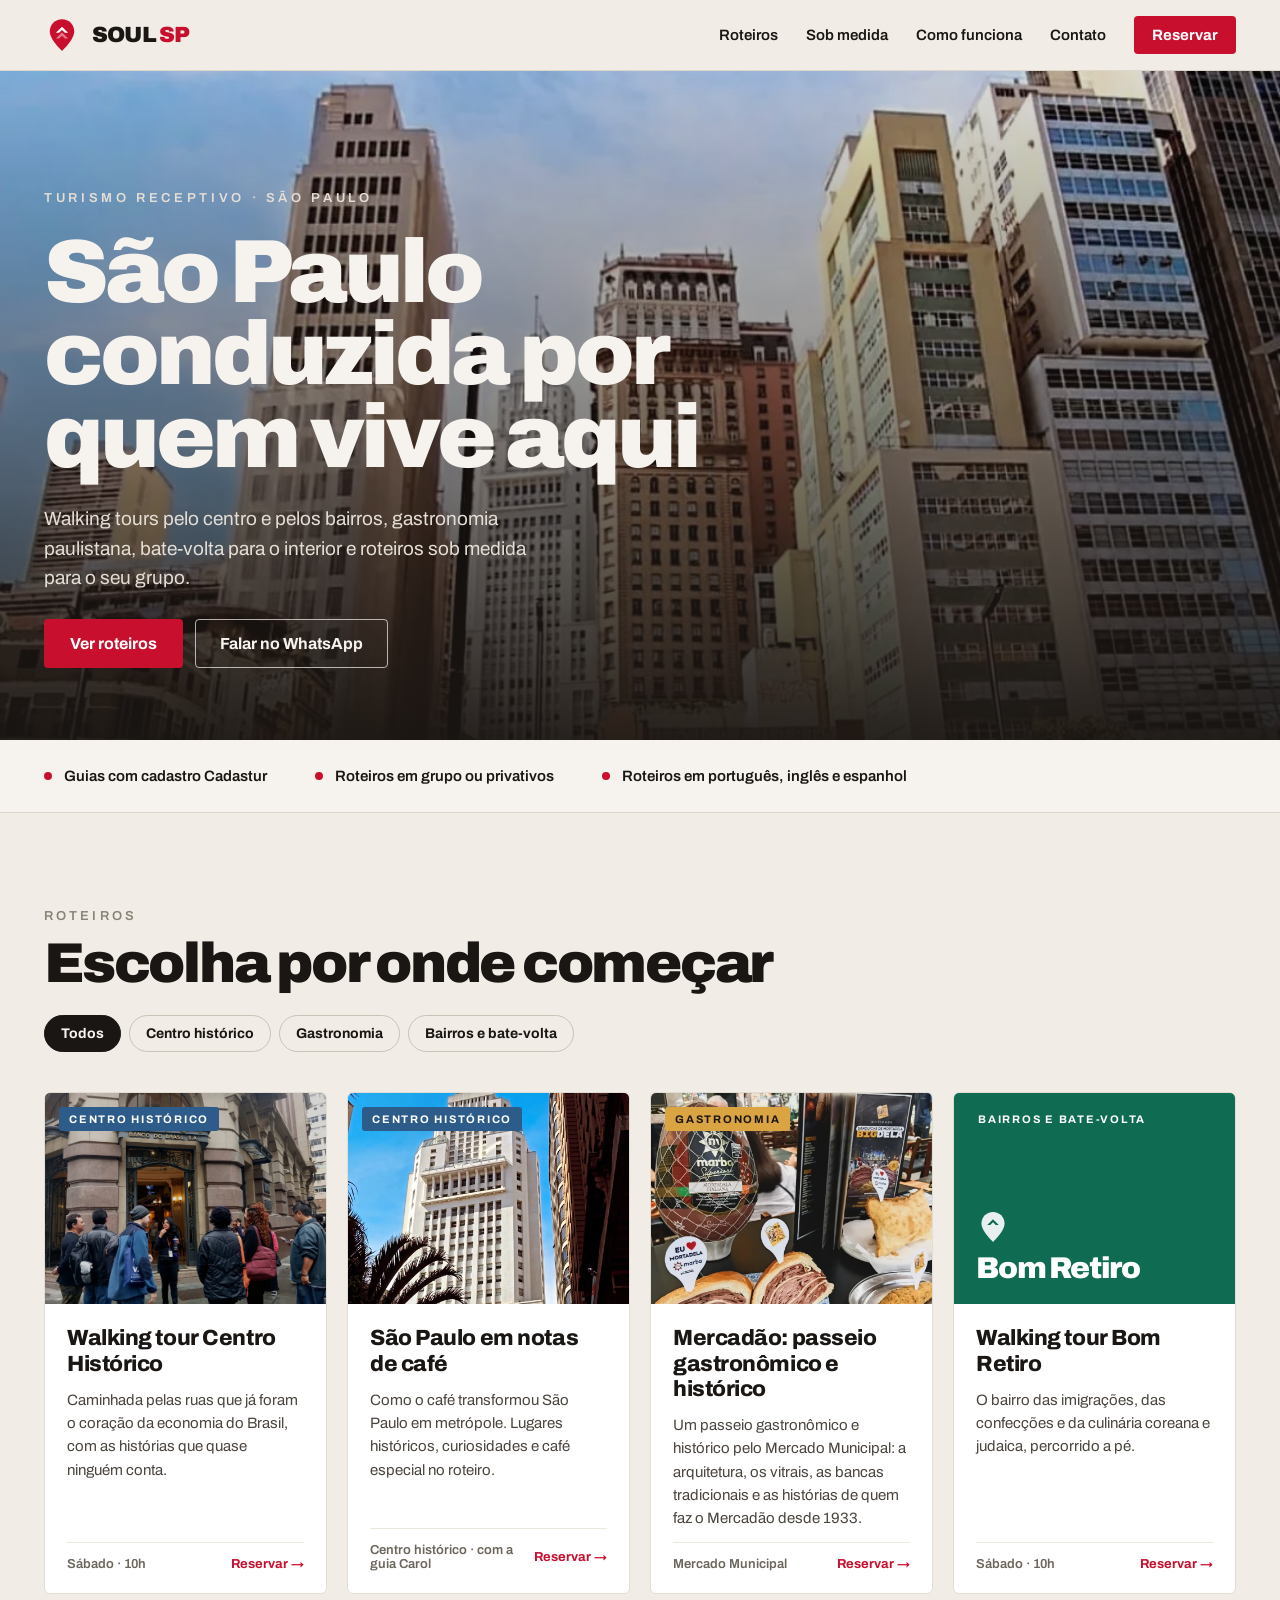
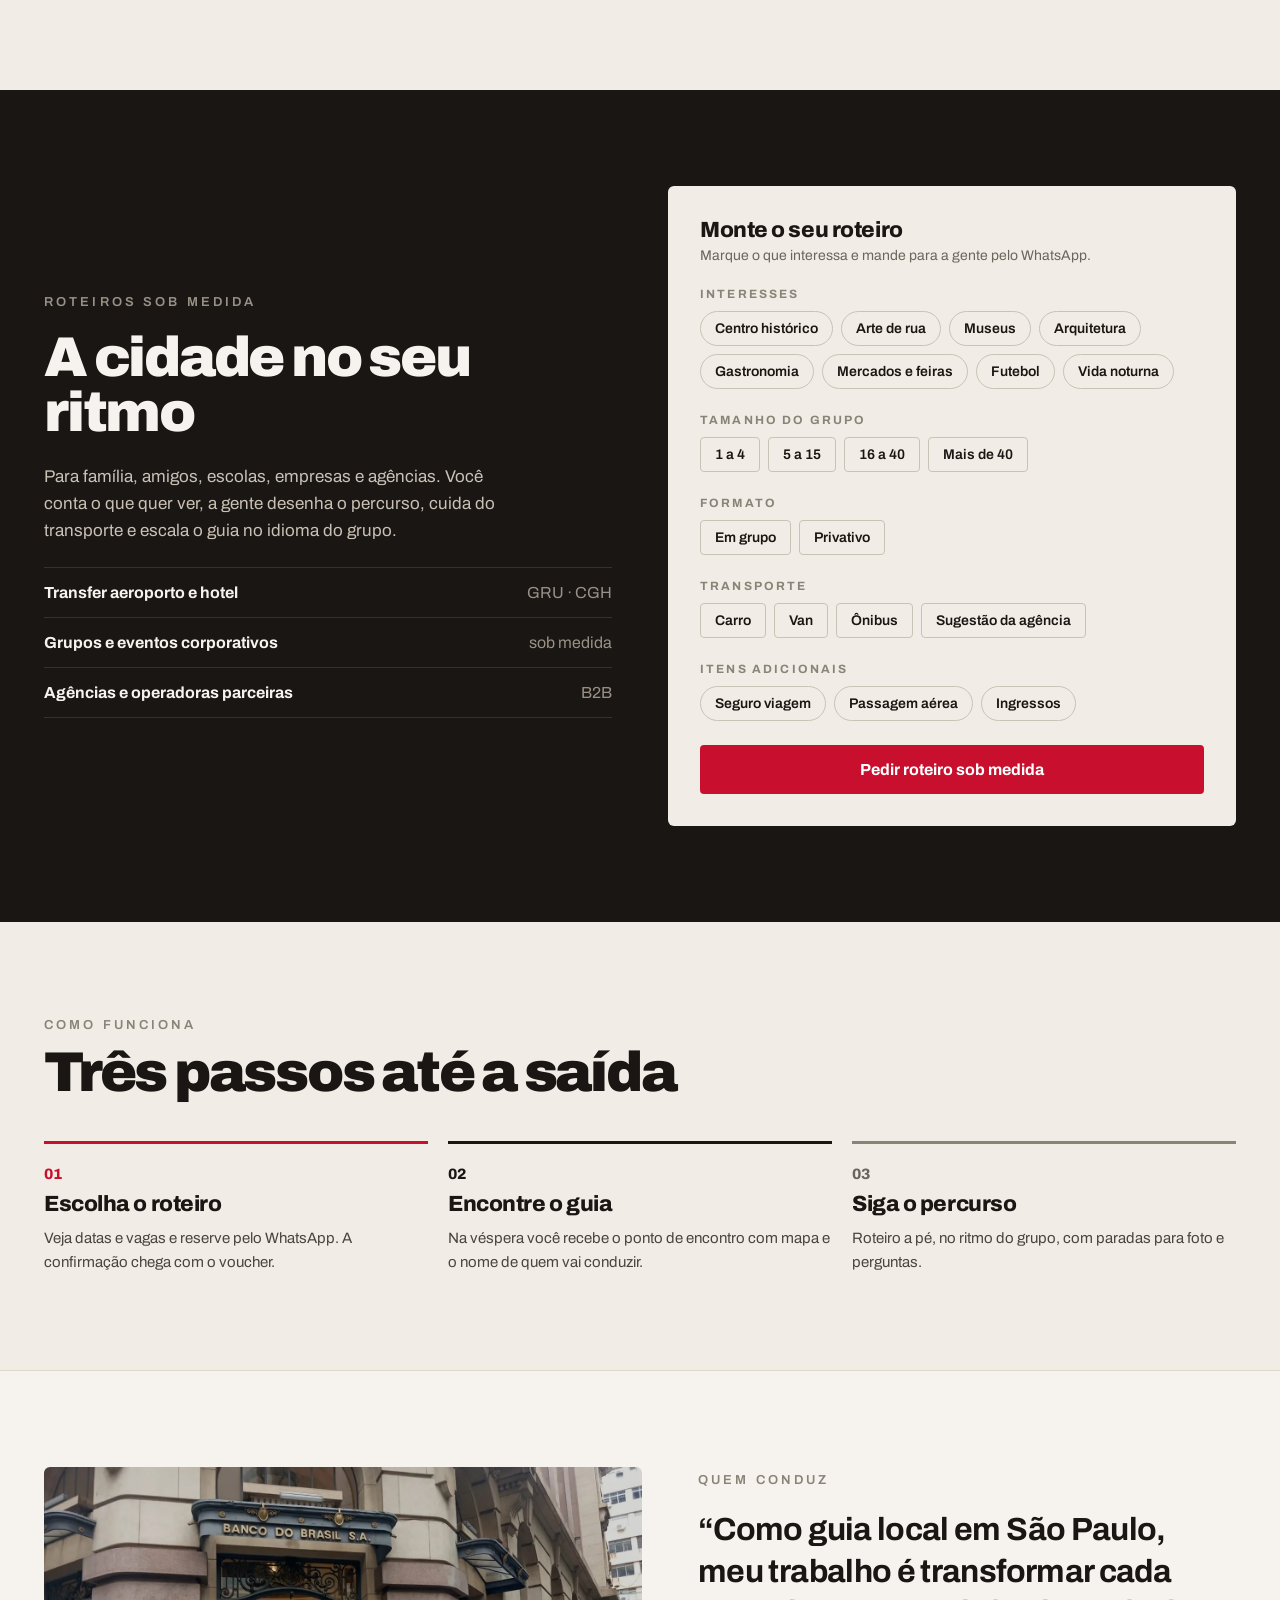
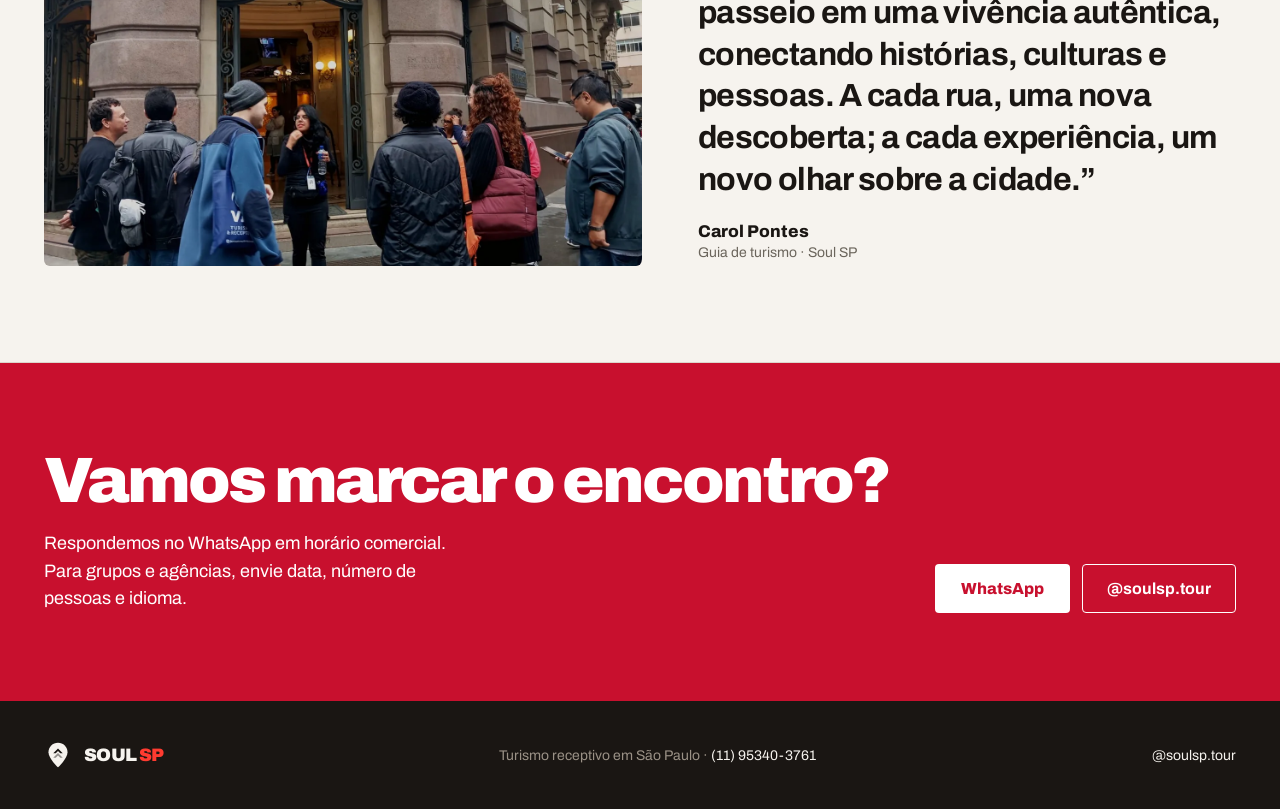
==== commit 4ba06271: "Monte o seu roteiro: formato, transporte e itens adicionais Novas opções no formulário sob medida, i" ====
--- a/public/index.html
+++ b/public/index.html
@@ -119,7 +119,7 @@
               "@id": "https://soulsp.com.br/#empresa"
             },
             "touristType": "Turistas e moradores",
-            "image": "https://soulsp.com.br/assets/fotos/mercadao-mortadela.jpg"
+            "image": "https://soulsp.com.br/assets/fotos/mercadao.jpg"
           }
         },
         {
@@ -241,8 +241,8 @@
       <article class="card" data-cat="gastro">
         <div class="card-midia">
           <picture>
-            <source srcset="assets/fotos/mercadao-mortadela.webp" type="image/webp">
-            <img src="assets/fotos/mercadao-mortadela.jpg" width="1000" height="1129" alt="Comidas típicas no Mercado Municipal de São Paulo" loading="lazy">
+            <source srcset="assets/fotos/mercadao.webp" type="image/webp">
+            <img src="assets/fotos/mercadao.jpg" width="1000" height="1129" alt="Comidas típicas no Mercado Municipal de São Paulo" loading="lazy">
           </picture>
           <span class="tag tag-gastro">GASTRONOMIA</span>
         </div>
@@ -314,6 +314,30 @@
               <button class="pilula pilula-leve pilula-quadrada" aria-pressed="false">Mais de 40</button>
             </div>
           </div>
+          <div class="campo">
+            <div class="rotulo">FORMATO</div>
+            <div class="pilulas" id="formatos" role="group" aria-label="Formato do roteiro">
+              <button class="pilula pilula-leve pilula-quadrada" aria-pressed="false">Em grupo</button>
+              <button class="pilula pilula-leve pilula-quadrada" aria-pressed="false">Privativo</button>
+            </div>
+          </div>
+          <div class="campo">
+            <div class="rotulo">TRANSPORTE</div>
+            <div class="pilulas" id="veiculos" role="group" aria-label="Tipo de veículo">
+              <button class="pilula pilula-leve pilula-quadrada" aria-pressed="false">Carro</button>
+              <button class="pilula pilula-leve pilula-quadrada" aria-pressed="false">Van</button>
+              <button class="pilula pilula-leve pilula-quadrada" aria-pressed="false">Ônibus</button>
+              <button class="pilula pilula-leve pilula-quadrada" aria-pressed="false">Sugestão da agência</button>
+            </div>
+          </div>
+          <div class="campo">
+            <div class="rotulo">ITENS ADICIONAIS</div>
+            <div class="pilulas" id="adicionais" role="group" aria-label="Itens adicionais">
+              <button class="pilula pilula-leve" aria-pressed="false">Seguro viagem</button>
+              <button class="pilula pilula-leve" aria-pressed="false">Passagem aérea</button>
+              <button class="pilula pilula-leve" aria-pressed="false">Ingressos</button>
+            </div>
+          </div>
           <a id="pedir-roteiro" class="btn btn-primario btn-bloco" target="_blank" rel="noopener" href="https://wa.me/5511953403761?text=Ol%C3%A1!%20Quero%20um%20roteiro%20sob%20medida%20em%20S%C3%A3o%20Paulo.">Pedir roteiro sob medida</a>
         </div>
       </div>
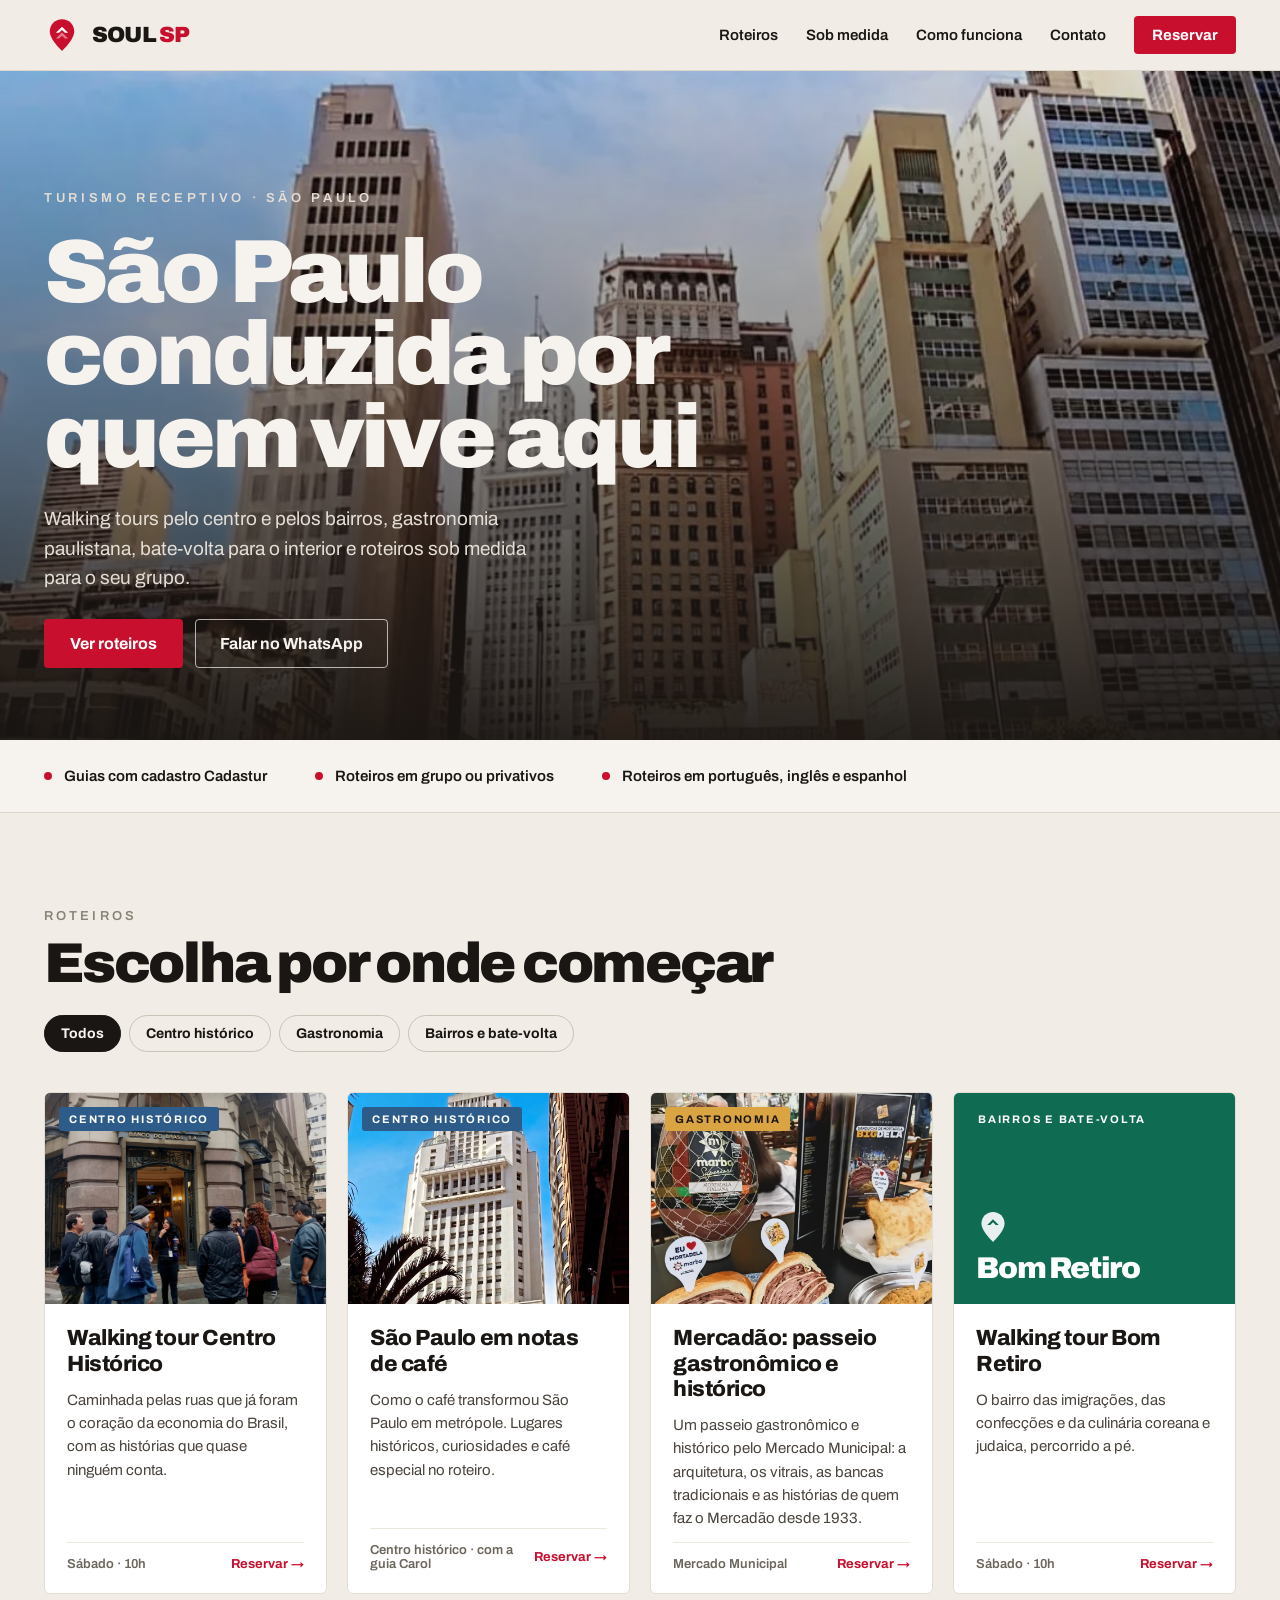
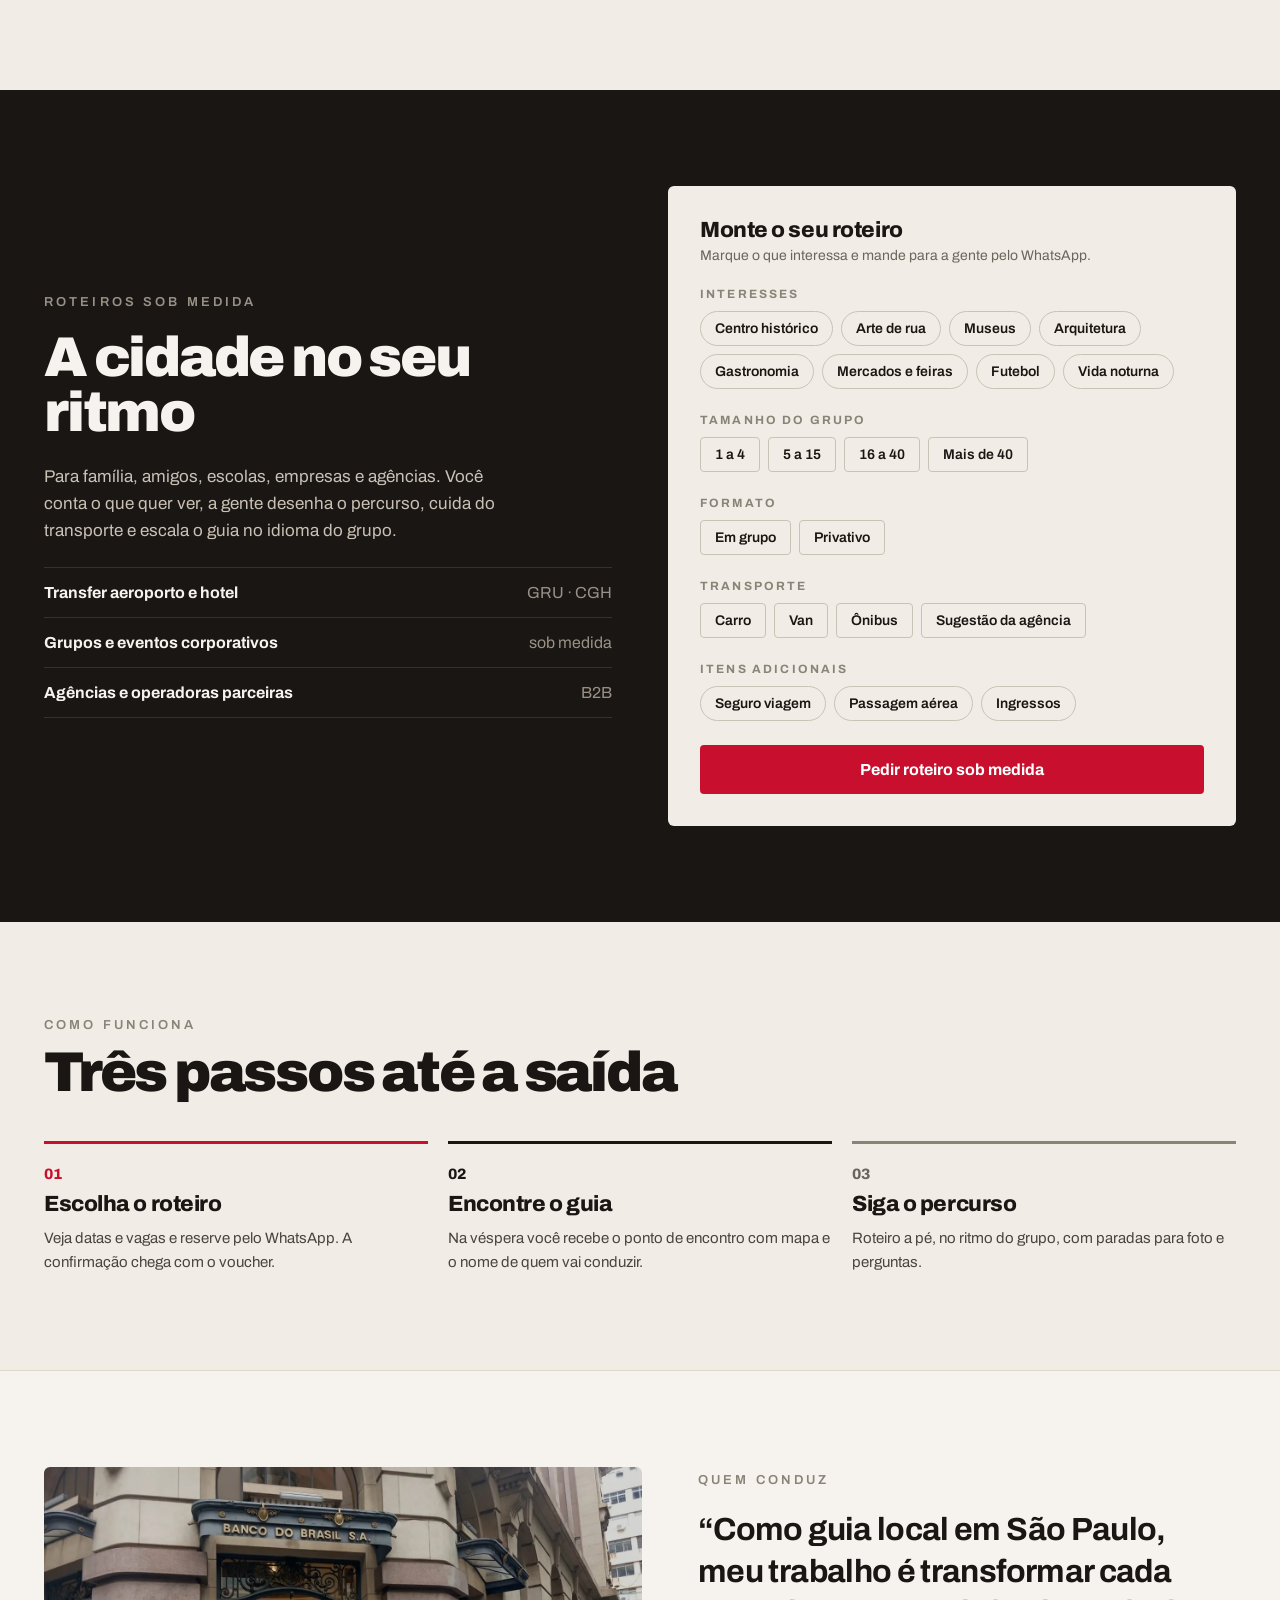
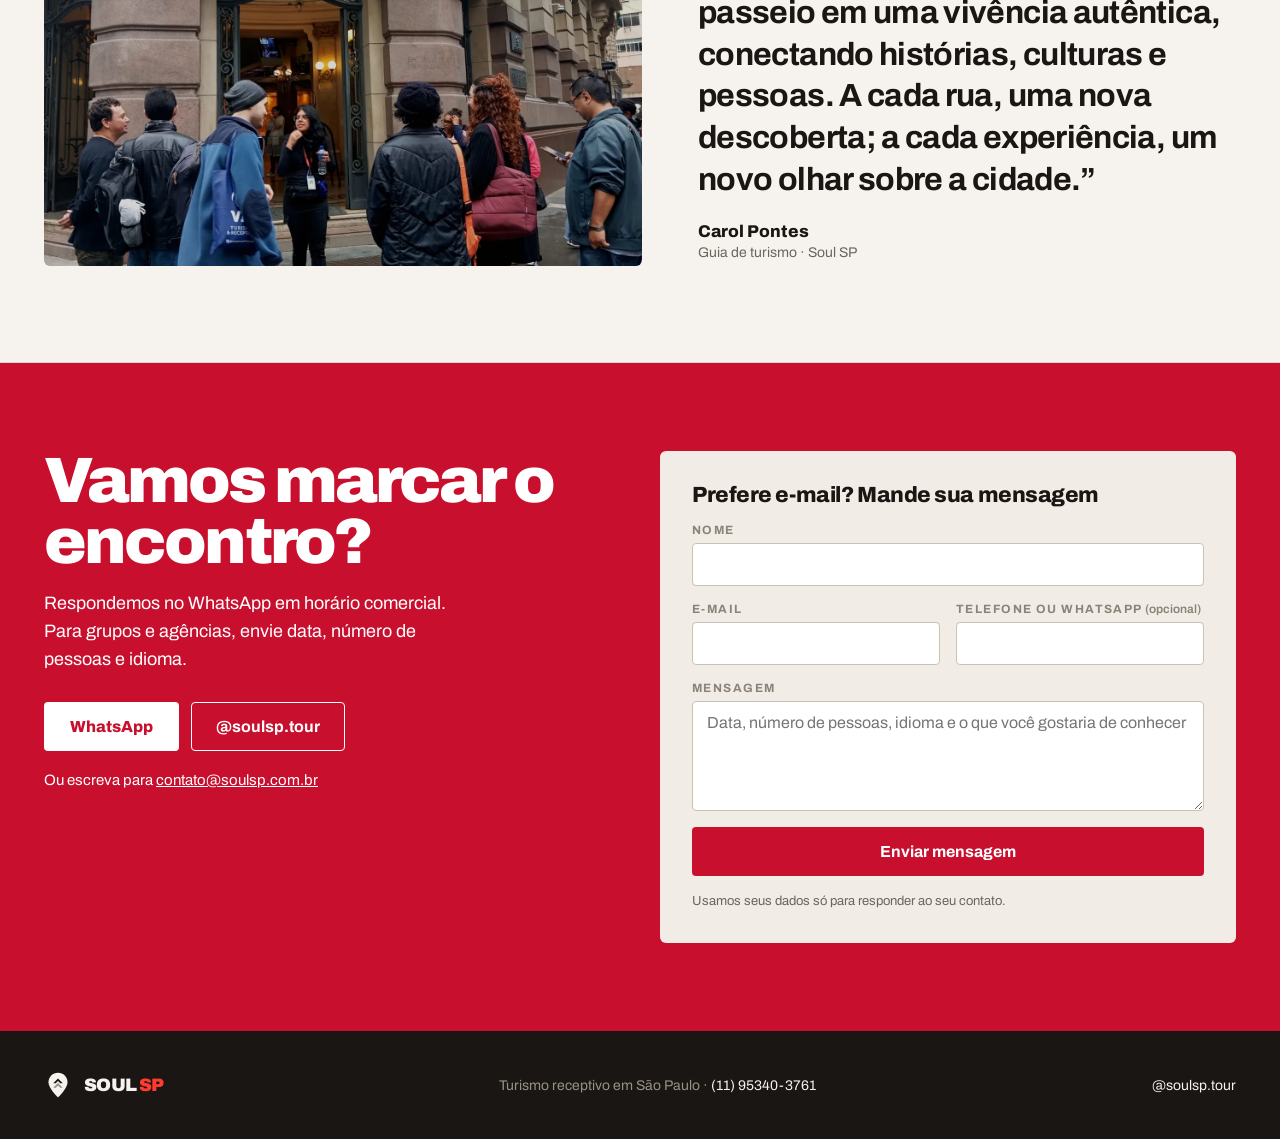
==== commit f8eeeadf: "Formulário de contato por e-mail para contato@soulsp.com.br Formulário na seção Contato (nome, e-mai" ====
--- a/public/index.html
+++ b/public/index.html
@@ -32,8 +32,8 @@
 <link rel="preconnect" href="https://fonts.gstatic.com" crossorigin>
 <link href="https://fonts.googleapis.com/css2?family=Archivo:wght@400;500;600;700;800;900&display=swap" rel="stylesheet">
 <link rel="preload" as="image" href="assets/fotos/hero-anhangabau.webp" type="image/webp">
-<link rel="stylesheet" href="assets/css/site.css">
-<script src="assets/js/analytics.js"></script>
+<link rel="stylesheet" href="assets/css/site.css?v=contato1">
+<script src="assets/js/analytics.js?v=contato1"></script>
 <script type="application/ld+json">
 {
   "@context": "https://schema.org",
@@ -395,11 +395,37 @@
       <div class="contato-texto">
         <h2>Vamos marcar o encontro?</h2>
         <p>Respondemos no WhatsApp em horário comercial. Para grupos e agências, envie data, número de pessoas e idioma.</p>
-      </div>
-      <div class="botoes">
-        <a href="https://wa.me/5511953403761" target="_blank" rel="noopener" class="btn btn-branco">WhatsApp</a>
-        <a href="https://instagram.com/soulsp.tour" target="_blank" rel="noopener" class="btn btn-contorno-branco">@soulsp.tour</a>
-      </div>
+        <div class="botoes">
+          <a href="https://wa.me/5511953403761" target="_blank" rel="noopener" class="btn btn-branco">WhatsApp</a>
+          <a href="https://instagram.com/soulsp.tour" target="_blank" rel="noopener" class="btn btn-contorno-branco">@soulsp.tour</a>
+        </div>
+        <p class="contato-email">Ou escreva para <a href="mailto:contato@soulsp.com.br">contato@soulsp.com.br</a></p>
+      </div>
+      <form class="form-contato" id="form-contato" action="enviar-contato.php" method="post" novalidate>
+        <div class="form-titulo">Prefere e-mail? Mande sua mensagem</div>
+        <label class="form-campo">
+          <span>Nome</span>
+          <input type="text" name="nome" autocomplete="name" required maxlength="120">
+        </label>
+        <div class="form-linha">
+          <label class="form-campo">
+            <span>E-mail</span>
+            <input type="email" name="email" autocomplete="email" required maxlength="160">
+          </label>
+          <label class="form-campo">
+            <span>Telefone ou WhatsApp <em>(opcional)</em></span>
+            <input type="tel" name="telefone" autocomplete="tel" maxlength="40">
+          </label>
+        </div>
+        <label class="form-campo">
+          <span>Mensagem</span>
+          <textarea name="mensagem" rows="4" required maxlength="4000" placeholder="Data, número de pessoas, idioma e o que você gostaria de conhecer"></textarea>
+        </label>
+        <label class="form-isca" aria-hidden="true">Não preencha<input type="text" name="site" tabindex="-1" autocomplete="off"></label>
+        <button type="submit" class="btn btn-primario btn-bloco">Enviar mensagem</button>
+        <p class="form-aviso">Usamos seus dados só para responder ao seu contato.</p>
+        <p class="form-status" role="status" aria-live="polite"></p>
+      </form>
     </div>
   </section>
 
@@ -420,6 +446,6 @@
   </div>
 </footer>
 
-<script src="assets/js/site.js" defer></script>
+<script src="assets/js/site.js?v=contato1" defer></script>
 </body>
 </html>
--- a/public/assets/css/site.css
+++ b/public/assets/css/site.css
@@ -186,3 +186,34 @@
 }
 .cookies button.aceitar { background: var(--carmim); border-color: var(--carmim); color: var(--branco); }
 .cookies button.aceitar:hover { background: var(--carmim-hover); border-color: var(--carmim-hover); }
+
+/* Formulário de contato */
+.contato-inner { align-items: flex-start; }
+.contato-texto .botoes { margin-top: 10px; }
+.contato .contato-email { font-size: 15px; }
+.contato a.contato-email, .contato-email a { color: var(--branco); text-decoration: underline; }
+.form-contato {
+  flex: 1 1 420px; min-width: 0; background: var(--papel); color: var(--grafite);
+  border-radius: 6px; padding: 32px; display: flex; flex-direction: column; gap: 16px;
+}
+.form-titulo { font-size: 22px; font-weight: 800; letter-spacing: -0.02em; }
+.form-linha { display: flex; flex-wrap: wrap; gap: 16px; }
+.form-linha .form-campo { flex: 1 1 200px; min-width: 0; }
+.form-campo { display: flex; flex-direction: column; gap: 6px; }
+.form-campo span { font-size: 12px; font-weight: 700; letter-spacing: .12em; text-transform: uppercase; color: var(--eyebrow); }
+.form-campo em { font-style: normal; font-weight: 600; letter-spacing: 0; text-transform: none; }
+.form-campo input, .form-campo textarea {
+  font: inherit; font-size: 16px; color: var(--grafite); background: var(--branco);
+  border: 1.5px solid var(--borda-pilula); border-radius: 4px; padding: 12px 14px; width: 100%;
+}
+.form-campo textarea { resize: vertical; min-height: 110px; }
+.form-campo input:focus, .form-campo textarea:focus { outline: none; border-color: var(--grafite); }
+.form-campo [aria-invalid="true"] { border-color: var(--carmim); }
+.form-isca { position: absolute; left: -9999px; width: 1px; height: 1px; overflow: hidden; }
+.form-contato button { border: 0; cursor: pointer; font-family: inherit; }
+.form-contato button:disabled { opacity: .6; cursor: wait; }
+.contato .form-aviso { font-size: 13px; line-height: 1.5; max-width: none; color: var(--secundario); }
+.contato .form-status { font-size: 15px; font-weight: 700; max-width: none; }
+.form-status:empty { display: none; }
+.form-status.ok { color: var(--cat-bairros); }
+.form-status.erro { color: var(--carmim); }
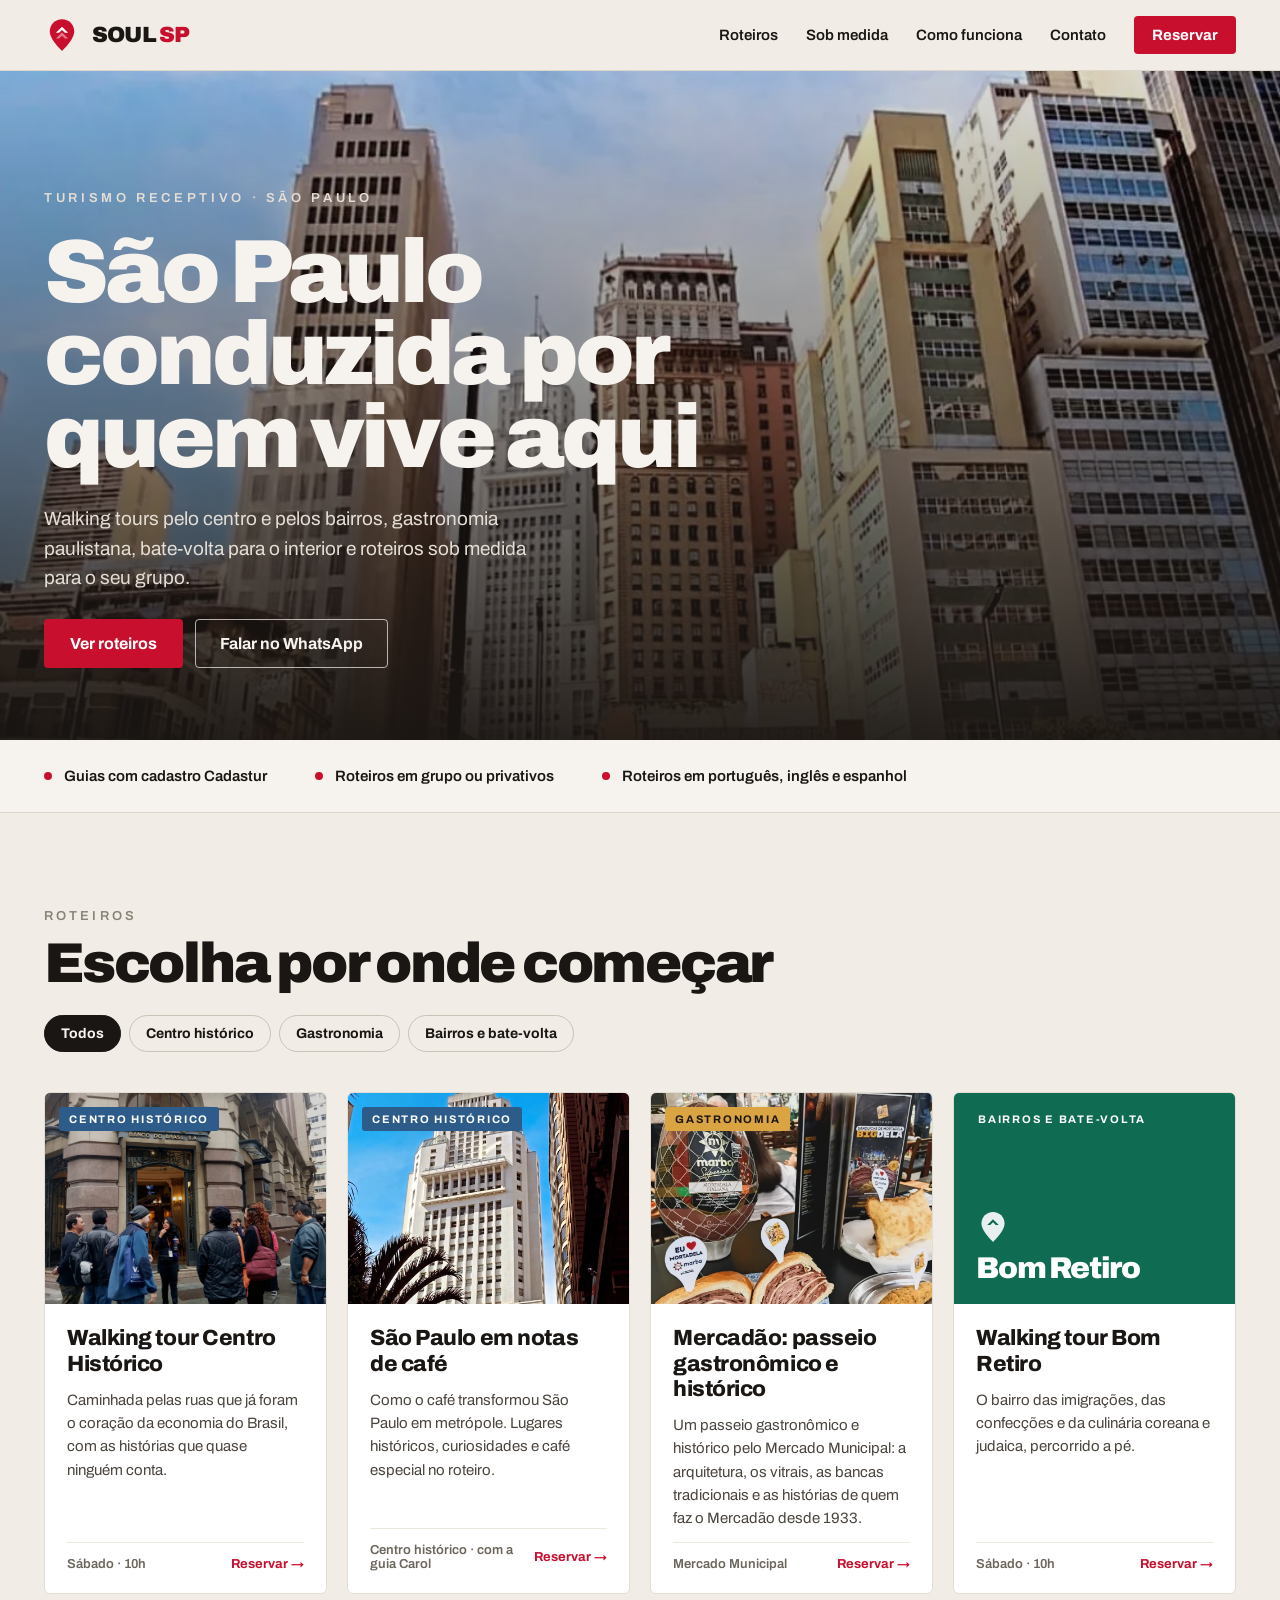
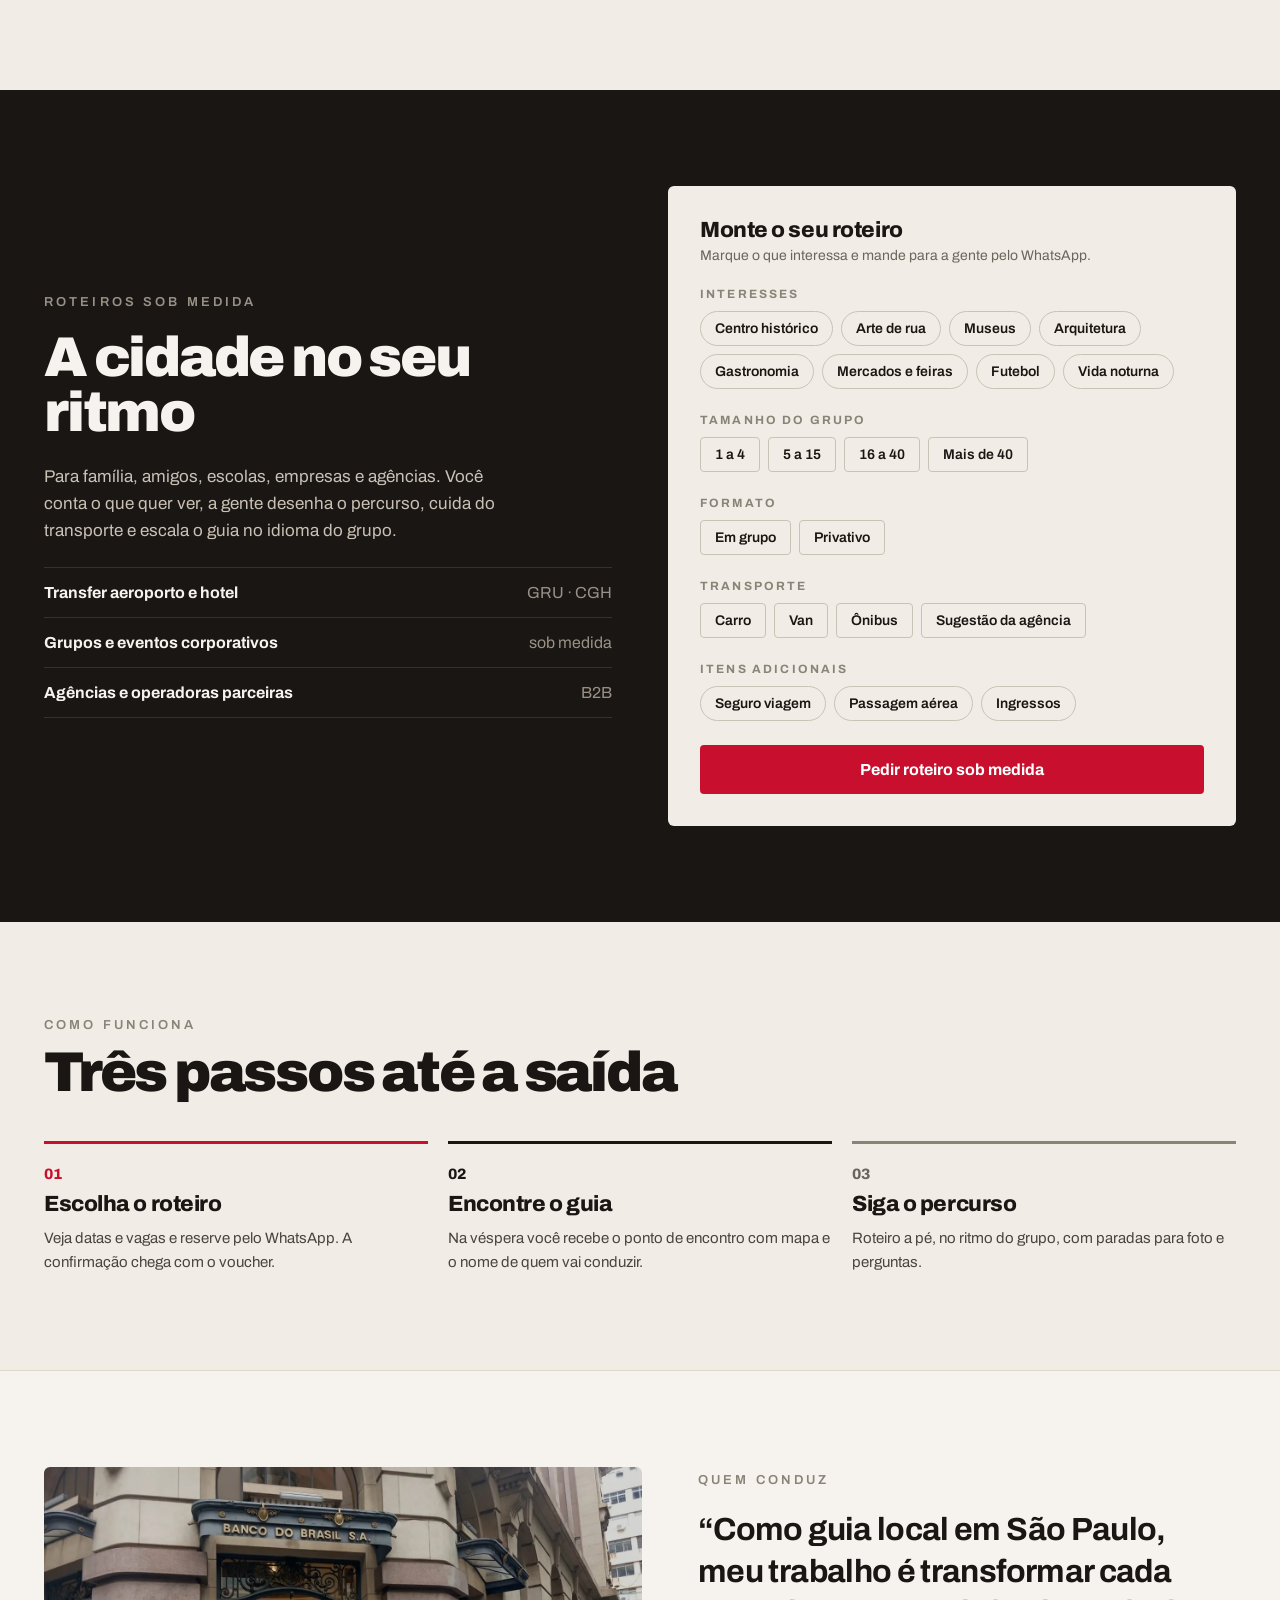
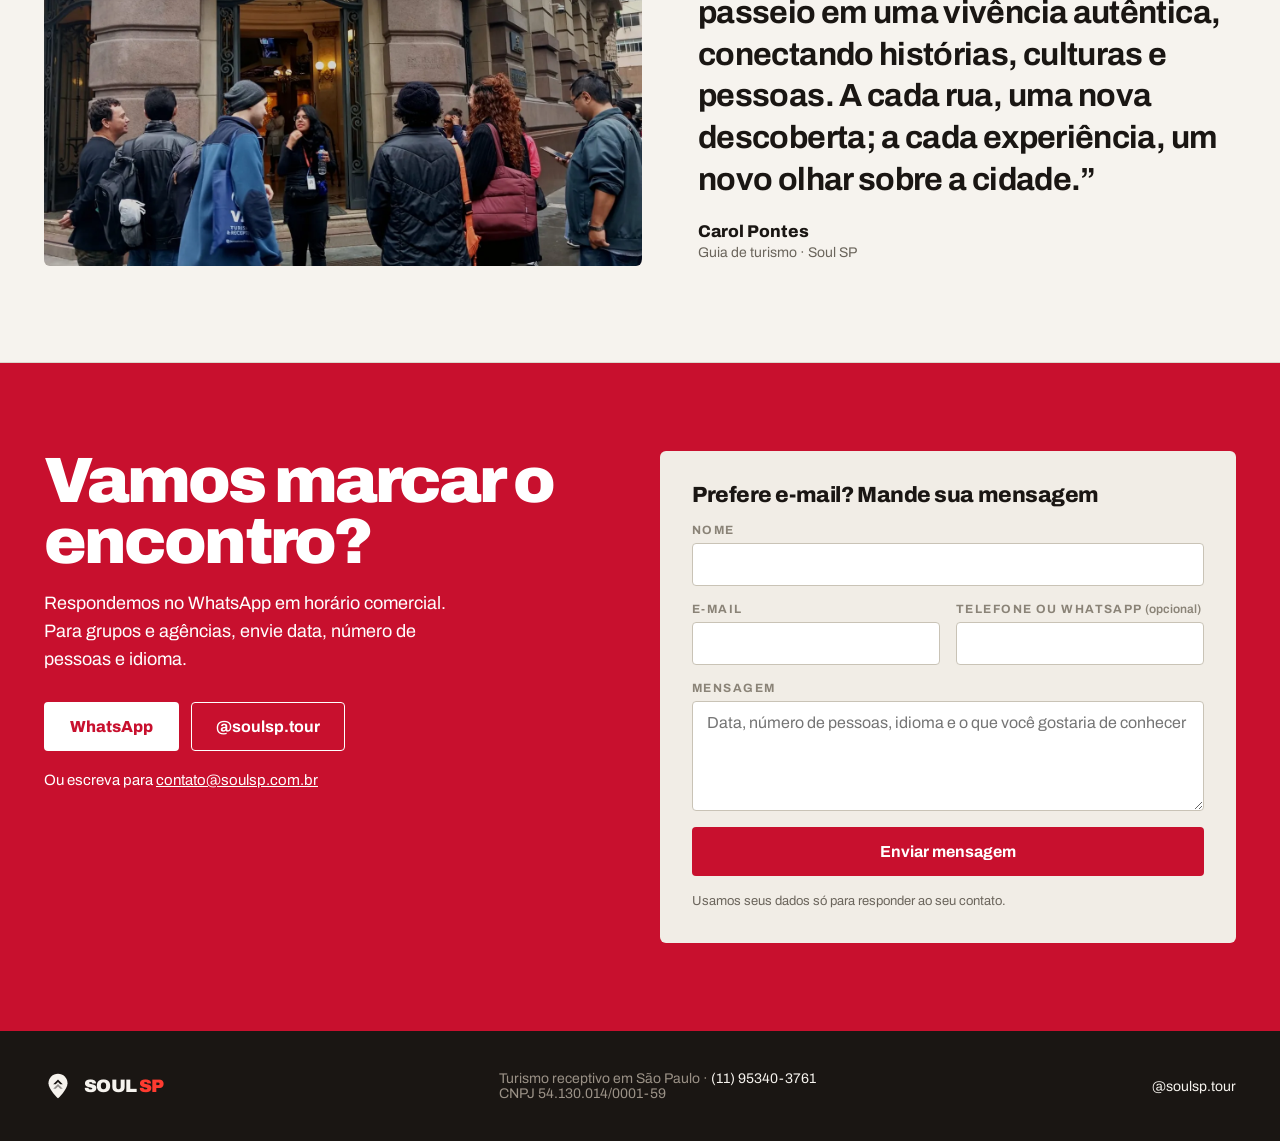
==== commit f2cdb0f1: "Adiciona o CNPJ no rodapé e nos dados estruturados Co-Authored-By: Claude Opus 5.5 (1M context) <nor" ====
--- a/public/index.html
+++ b/public/index.html
@@ -32,8 +32,8 @@
 <link rel="preconnect" href="https://fonts.gstatic.com" crossorigin>
 <link href="https://fonts.googleapis.com/css2?family=Archivo:wght@400;500;600;700;800;900&display=swap" rel="stylesheet">
 <link rel="preload" as="image" href="assets/fotos/hero-anhangabau.webp" type="image/webp">
-<link rel="stylesheet" href="assets/css/site.css?v=contato1">
-<script src="assets/js/analytics.js?v=contato1"></script>
+<link rel="stylesheet" href="assets/css/site.css?v=cnpj1">
+<script src="assets/js/analytics.js?v=cnpj1"></script>
 <script type="application/ld+json">
 {
   "@context": "https://schema.org",
@@ -64,7 +64,8 @@
       ],
       "sameAs": [
         "https://instagram.com/soulsp.tour"
-      ]
+      ],
+      "taxID": "54.130.014/0001-59"
     },
     {
       "@type": "WebSite",
@@ -441,11 +442,11 @@
       </svg>
       <span class="wordmark wordmark-rodape">SOUL <span class="sp">SP</span></span>
     </div>
-    <span>Turismo receptivo em São Paulo · <a href="https://wa.me/5511953403761" target="_blank" rel="noopener">(11) 95340-3761</a></span>
+    <span>Turismo receptivo em São Paulo · <a href="https://wa.me/5511953403761" target="_blank" rel="noopener">(11) 95340-3761</a><br>CNPJ 54.130.014/0001-59</span>
     <a href="https://instagram.com/soulsp.tour" target="_blank" rel="noopener">@soulsp.tour</a>
   </div>
 </footer>
 
-<script src="assets/js/site.js?v=contato1" defer></script>
+<script src="assets/js/site.js?v=cnpj1" defer></script>
 </body>
 </html>
